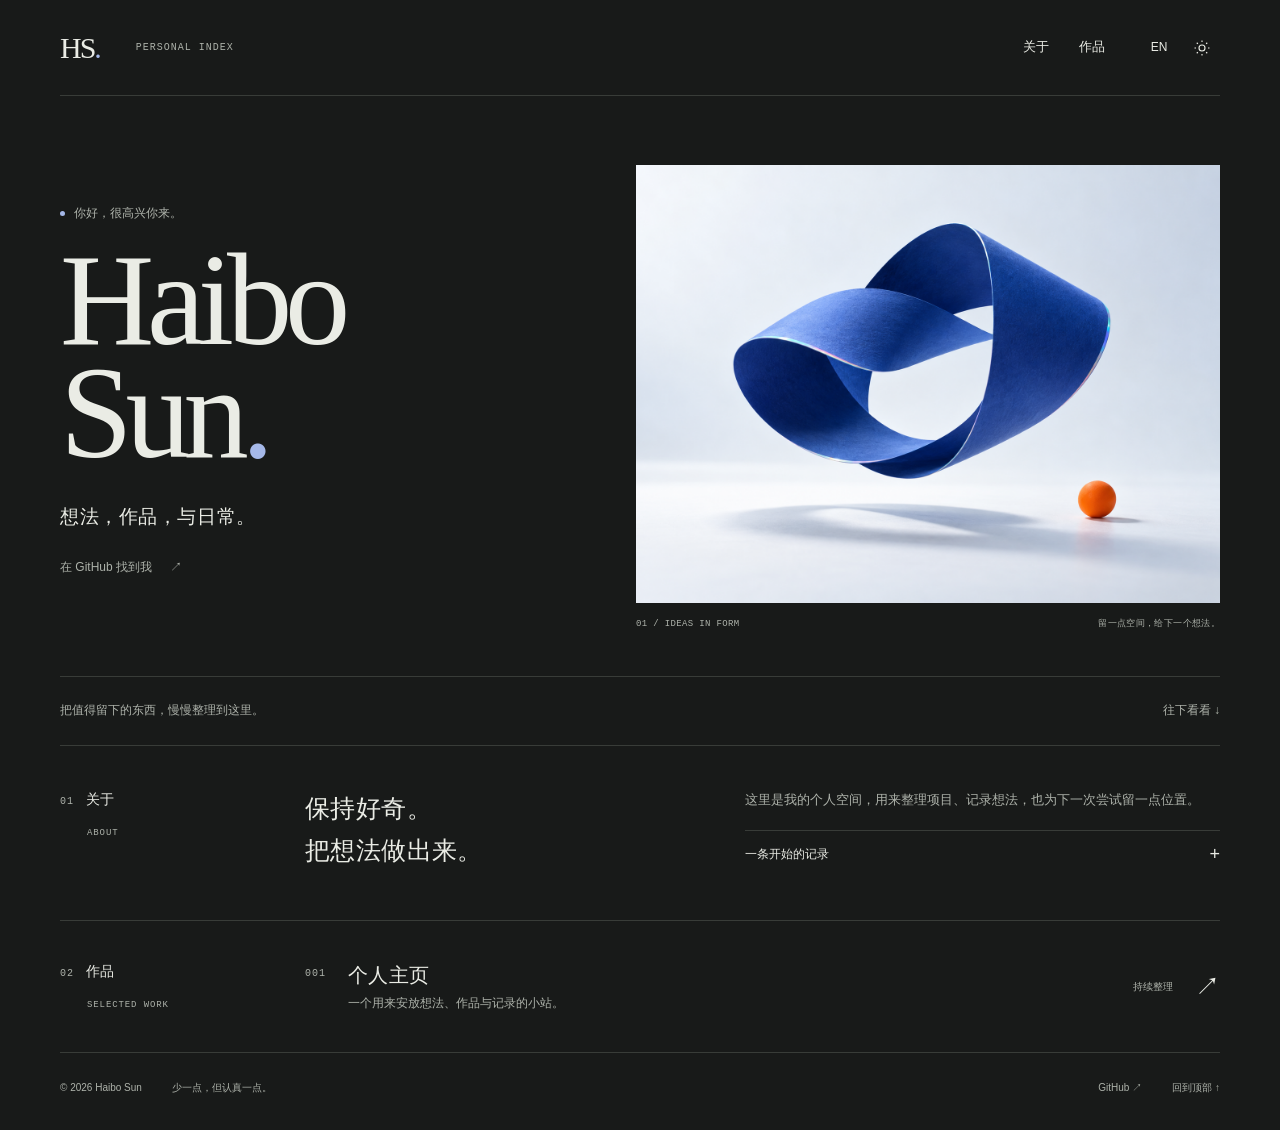
==== docs/index.html @ 4c8adebc "Create a refined bilingual personal homepage and synchronized publishing files" ====
<!doctype html>
<html lang="zh-CN" data-theme="dark">
<head>
<meta charset="utf-8">
<meta name="viewport" content="width=device-width, initial-scale=1">
<meta name="description" content="Haibo Sun 的个人主页。项目、想法，以及值得留下的日常。">
<meta name="theme-color" content="#181a19">
<title>Haibo Sun · 个人主页</title>
<link rel="icon" type="image/svg+xml" href="data:image/svg+xml,%3Csvg xmlns='http://www.w3.org/2000/svg' viewBox='0 0 64 64'%3E%3Crect width='64' height='64' rx='12' fill='%23181a19'/%3E%3Cpath d='M18 17v30h7V35h14v12h7V17h-7v11H25V17z' fill='%23ecece4'/%3E%3C/svg%3E">
<link rel="stylesheet" href="css/personal-home.css">
<script src="js/personal-home.js" defer></script>
</head>
<body>
<a class="skip-link" href="#main" data-i18n="skip">跳到正文</a>
<div class="page-shell">
<header class="site-header">
<a class="brand" href="#home" aria-label="Haibo Sun，回到首页">HS<span class="brand-dot" aria-hidden="true">.</span></a>
<span class="masthead">PERSONAL INDEX</span>
<nav class="main-nav" aria-label="主导航"><a href="#about" data-i18n="navAbout">关于</a><a href="#work" data-i18n="navWork">作品</a></nav>
<div class="header-controls">
<button class="language-toggle" type="button" aria-label="切换到英文" lang="en">EN</button>
<button class="theme-toggle" type="button" aria-label="切换到浅色模式" aria-pressed="true"><svg viewBox="0 0 24 24" width="18" height="18" fill="none" stroke="currentColor" stroke-width="1.5" aria-hidden="true"><circle cx="12" cy="12" r="4"/><path d="M12 2v2m0 16v2M2 12h2m16 0h2M5 5l1.5 1.5m11 11L19 19M5 19l1.5-1.5m11-11L19 5"/></svg></button>
</div>
</header>
<main id="main">
<section class="hero" id="home" aria-labelledby="hero-title">
<div class="hero-copy">
<p class="eyebrow"><span class="small-dot" aria-hidden="true"></span><span data-i18n="greeting">你好，很高兴你来。</span></p>
<h1 id="hero-title">Haibo<br>Sun<span class="name-dot">.</span></h1>
<p class="hero-description" data-i18n="heroDescription">想法，作品，与日常。</p>
<a class="text-link hero-link" href="https://github.com/Leoherbertsun" target="_blank" rel="noopener noreferrer"><span data-i18n="github">在 GitHub 找到我</span><span aria-hidden="true">↗</span></a>
</div>
<figure class="hero-art">
<div class="art-frame"><img src="img/personal-home-art.png" alt="浅色背景上的蓝色纸环和一颗橙色小球" width="1448" height="1086" fetchpriority="high"></div>
<figcaption><span>01 / IDEAS IN FORM</span><span data-i18n="artCaption">留一点空间，给下一个想法。</span></figcaption>
</figure>
<div class="hero-bottom"><span data-i18n="heroBottom">把值得留下的东西，慢慢整理到这里。</span><a href="#about" class="scroll-link" data-i18n="scroll">往下看看 ↓</a></div>
</section>
<section class="about section" id="about" aria-labelledby="about-title">
<div class="section-label"><span class="section-number">01</span><h2 id="about-title" data-i18n="aboutHeading">关于</h2><span class="section-english" lang="en">ABOUT</span></div>
<div class="about-content"><p class="about-lead" data-i18n="aboutLead">保持好奇。<br>把想法做出来。</p><div class="about-copy"><p data-i18n="aboutText">这里是我的个人空间，用来整理项目、记录想法，也为下一次尝试留一点位置。</p><details class="note"><summary><span data-i18n="noteTitle">一条开始的记录</span><span class="note-toggle" aria-hidden="true">+</span></summary><div class="note-body"><p data-i18n="noteText">先开始，再慢慢整理。不必一次填满这个地方，让它随着新的作品和经历一起生长。</p></div></details></div></div>
</section>
<section class="work section" id="work" aria-labelledby="work-title">
<div class="section-label"><span class="section-number">02</span><h2 id="work-title" data-i18n="workHeading">作品</h2><span class="section-english" lang="en">SELECTED WORK</span></div>
<a class="work-row" href="https://github.com/Leoherbertsun/leohibosun.github.io" target="_blank" rel="noopener noreferrer"><span class="work-index">001</span><div class="work-copy"><h3 data-i18n="projectTitle">个人主页</h3><p data-i18n="projectDescription">一个用来安放想法、作品与记录的小站。</p></div><span class="work-status" data-i18n="projectStatus">持续整理</span><span class="work-arrow" aria-hidden="true">↗</span></a>
</section>
</main>
<footer class="site-footer"><span>© 2026 Haibo Sun</span><span class="footer-note" data-i18n="footerNote">少一点，但认真一点。</span><a href="https://github.com/Leoherbertsun" target="_blank" rel="noopener noreferrer">GitHub ↗</a><a href="#home" data-i18n="backTop">回到顶部 ↑</a></footer>
</div>
</body>
</html>
---- docs/css/personal-home.css ----
:root{color-scheme:dark;--paper:#181a19;--ink:#eaece5;--muted:#adb2aa;--line:#383c38;--accent:#a5b8e8;--hover:#242824}
html[data-theme=light]{color-scheme:light;--paper:#f3f2eb;--ink:#20251f;--muted:#666d63;--line:#d3d6cd;--accent:#2948ab;--hover:#e8e9df}
*{box-sizing:border-box}html{scroll-behavior:smooth;scroll-padding-top:28px}body{margin:0;background:var(--paper);color:var(--ink);font-family:"Helvetica Neue",Arial,"PingFang SC","Microsoft YaHei",sans-serif;font-size:15px;line-height:1.7;-webkit-font-smoothing:antialiased}a{color:inherit;text-decoration:none}button{font:inherit}button,a,summary{-webkit-tap-highlight-color:transparent}::selection{background:#adc1ff;color:#172033}:focus-visible{outline:2px solid var(--accent);outline-offset:6px}.skip-link{position:fixed;top:-100px;left:20px;padding:10px 18px;background:var(--ink);color:var(--paper);z-index:10}.skip-link:focus{top:12px}.page-shell{width:min(1160px,calc(100% - 112px));margin:auto}.site-header{height:96px;display:flex;align-items:center;gap:36px;border-bottom:1px solid var(--line)}.brand{font-family:Georgia,"Times New Roman",serif;font-size:30px;line-height:1;font-weight:400;letter-spacing:-2px;padding:7px 0}.brand-dot{color:var(--accent)}.masthead,.section-english,.hero-art figcaption,.section-number,.work-index{font-family:"SFMono-Regular",Consolas,"Liberation Mono",monospace;font-size:10px;letter-spacing:.1em}.masthead{color:var(--muted)}.main-nav{display:flex;gap:30px;margin-left:auto;font-size:13px}.main-nav a{padding:10px 0}.main-nav a:hover,.text-link:hover,.site-footer a:hover,.scroll-link:hover{color:var(--accent)}.header-controls{display:flex;gap:7px;align-items:center}.header-controls button{display:grid;place-items:center;min-width:36px;height:36px;padding:0 8px;color:var(--ink);border:1px solid transparent;background:transparent;cursor:pointer;font-size:12px}.header-controls button:hover{background:var(--hover);border-color:var(--line)}.hero{display:grid;grid-template-columns:.94fr 1.06fr;gap:34px 58px;padding:54px 0 25px}.hero-copy{align-self:center}.eyebrow{display:flex;align-items:center;gap:9px;margin:0 0 20px;font-size:12px;color:var(--muted)}.small-dot{width:5px;height:5px;background:var(--accent);border-radius:50%}h1{font-family:Georgia,"Times New Roman",serif;font-weight:400;font-size:clamp(86px,10.2vw,146px);line-height:.87;letter-spacing:-.055em;margin:0 0 30px}.name-dot{color:var(--accent)}.hero-description{font-size:19px;letter-spacing:.03em;margin:0 0 20px}.text-link{display:inline-flex;align-items:center;gap:18px;font-size:12px;transition:color .2s}.hero-link{color:var(--muted)}.hero-art{min-width:0;align-self:center;margin:15px 0 0}.art-frame{width:100%;aspect-ratio:4/3;background:#e5eaf4;overflow:hidden}.hero-art img{display:block;width:100%;height:100%;object-fit:cover}.hero-art figcaption{display:flex;justify-content:space-between;gap:20px;padding-top:14px;color:var(--muted);font-size:9px;line-height:1.65;letter-spacing:.04em}.hero-art figcaption>span:last-child{text-align:right;font-family:inherit}.hero-bottom{grid-column:1/-1;display:flex;justify-content:space-between;gap:24px;border-top:1px solid var(--line);padding-top:23px;margin-top:10px;color:var(--muted);font-size:12px}.scroll-link{white-space:nowrap}.section{display:grid;grid-template-columns:200px 1fr;gap:45px;padding:42px 0;border-top:1px solid var(--line)}.section-label{display:flex;align-items:baseline;gap:12px;flex-wrap:wrap;align-content:flex-start}.section-number{color:var(--muted);font-size:10px}.section-label h2{margin:0;font-size:14px;font-weight:500}.section-english{color:var(--muted);font-size:9px;flex-basis:100%;padding-left:27px;margin-top:2px}.about-content{display:grid;grid-template-columns:1fr 1.2fr;gap:45px}.about-lead{font-size:25px;line-height:1.65;letter-spacing:.015em;margin:0}.about-copy{min-width:0;color:var(--muted);font-size:13px;line-height:1.9}.about-copy>p{margin:0 0 17px}.note{border-top:1px solid var(--line)}.note summary{list-style:none;display:flex;justify-content:space-between;gap:20px;align-items:center;cursor:pointer;padding:12px 0;color:var(--ink);font-size:12px}.note summary::-webkit-details-marker{display:none}.note summary:hover{color:var(--accent)}.note-toggle{font-size:18px;font-weight:300;line-height:1;transition:transform .2s}.note[open] .note-toggle{transform:rotate(45deg)}.note-body p{margin:0 0 8px;font-size:12px}.work{border-bottom:1px solid var(--line);padding-top:31px;padding-bottom:31px;align-items:center}.work-row{display:flex;align-items:center;gap:22px;min-width:0;padding:8px 0}.work-index{align-self:flex-start;color:var(--muted);padding-top:5px}.work-copy{flex:1;min-width:0}.work-copy h3{font-size:20px;font-weight:400;letter-spacing:.015em;line-height:1.5;margin:0 0 3px}.work-copy p{margin:0;color:var(--muted);font-size:12px}.work-status{color:var(--muted);font-size:10px;white-space:nowrap}.work-arrow{font-size:25px;font-weight:300;transition:transform .2s,color .2s}.work-row:hover .work-arrow{transform:translate(3px,-3px);color:var(--accent)}.work-row:hover h3{color:var(--accent)}.site-footer{display:flex;gap:30px;align-items:center;padding:26px 0 34px;color:var(--muted);font-size:10px}.footer-note{margin-right:auto}.site-footer a{white-space:nowrap;transition:color .2s}
@media(min-width:1500px){.hero{padding-top:65px;padding-bottom:32px;gap:45px 65px}}
@media(max-width:1000px){.page-shell{width:calc(100% - 64px)}.hero{gap:30px 35px}h1{font-size:clamp(82px,12vw,125px)}.section{grid-template-columns:145px 1fr;gap:30px}.about-content{gap:28px}.hero-art figcaption{flex-direction:column;gap:2px}.hero-art figcaption>span:last-child{text-align:left}.about-lead{font-size:23px}.work-row{gap:16px}}
@media(max-width:720px){.page-shell{width:calc(100% - 40px)}.site-header{height:76px;gap:18px}.masthead{display:none}.main-nav{gap:21px}.header-controls{gap:0}.hero{grid-template-columns:1fr;gap:30px;padding-top:39px}.hero-copy{position:relative}.eyebrow{margin-bottom:22px}h1{font-size:clamp(96px,21vw,138px);margin-bottom:25px}.hero-description{font-size:18px}.hero-art{margin:0}.art-frame{aspect-ratio:4/3}.hero-art figcaption{flex-direction:row;gap:14px;font-size:9px}.hero-art figcaption>span:last-child{text-align:right}.hero-bottom{gap:16px;margin-top:0;font-size:11px;padding-top:20px}.section{grid-template-columns:1fr;gap:21px;padding:30px 0}.section-label{gap:11px;align-items:center}.section-english{flex-basis:auto;margin:0 0 0 auto;padding:0}.about-content{grid-template-columns:1fr 1.3fr;gap:24px}.about-lead{font-size:22px}.about-copy{font-size:12px}.work-row{gap:16px;padding:0}.work-index{font-size:9px}.work-copy h3{font-size:19px}.work-status{font-size:9px}.site-footer{flex-wrap:wrap;gap:13px 24px;padding:22px 0 28px}.footer-note{display:none}.site-footer>a:first-of-type{margin-left:auto}}
@media(max-width:430px){.page-shell{width:calc(100% - 36px)}.site-header{gap:12px}.main-nav{gap:17px;font-size:12px}.brand{font-size:28px}.header-controls button{min-width:34px}.hero{gap:27px}.hero-art figcaption{font-size:8px;gap:10px}.hero-bottom>span{max-width:220px}.scroll-link{align-self:flex-end}.about-content{grid-template-columns:1fr;gap:15px}.about-lead{font-size:23px}.about-lead br{display:none}.about-lead br::after{content:" "}.about-copy{font-size:13px}.work-row{flex-wrap:wrap;gap:10px 16px}.work-copy{flex-basis:calc(100% - 66px)}.work-arrow{margin-left:auto}.work-status{padding-left:35px}.site-footer{font-size:9px;gap:12px 15px}}
@media(prefers-reduced-motion:reduce){html{scroll-behavior:auto}*,*::before,*::after{transition:none!important}}
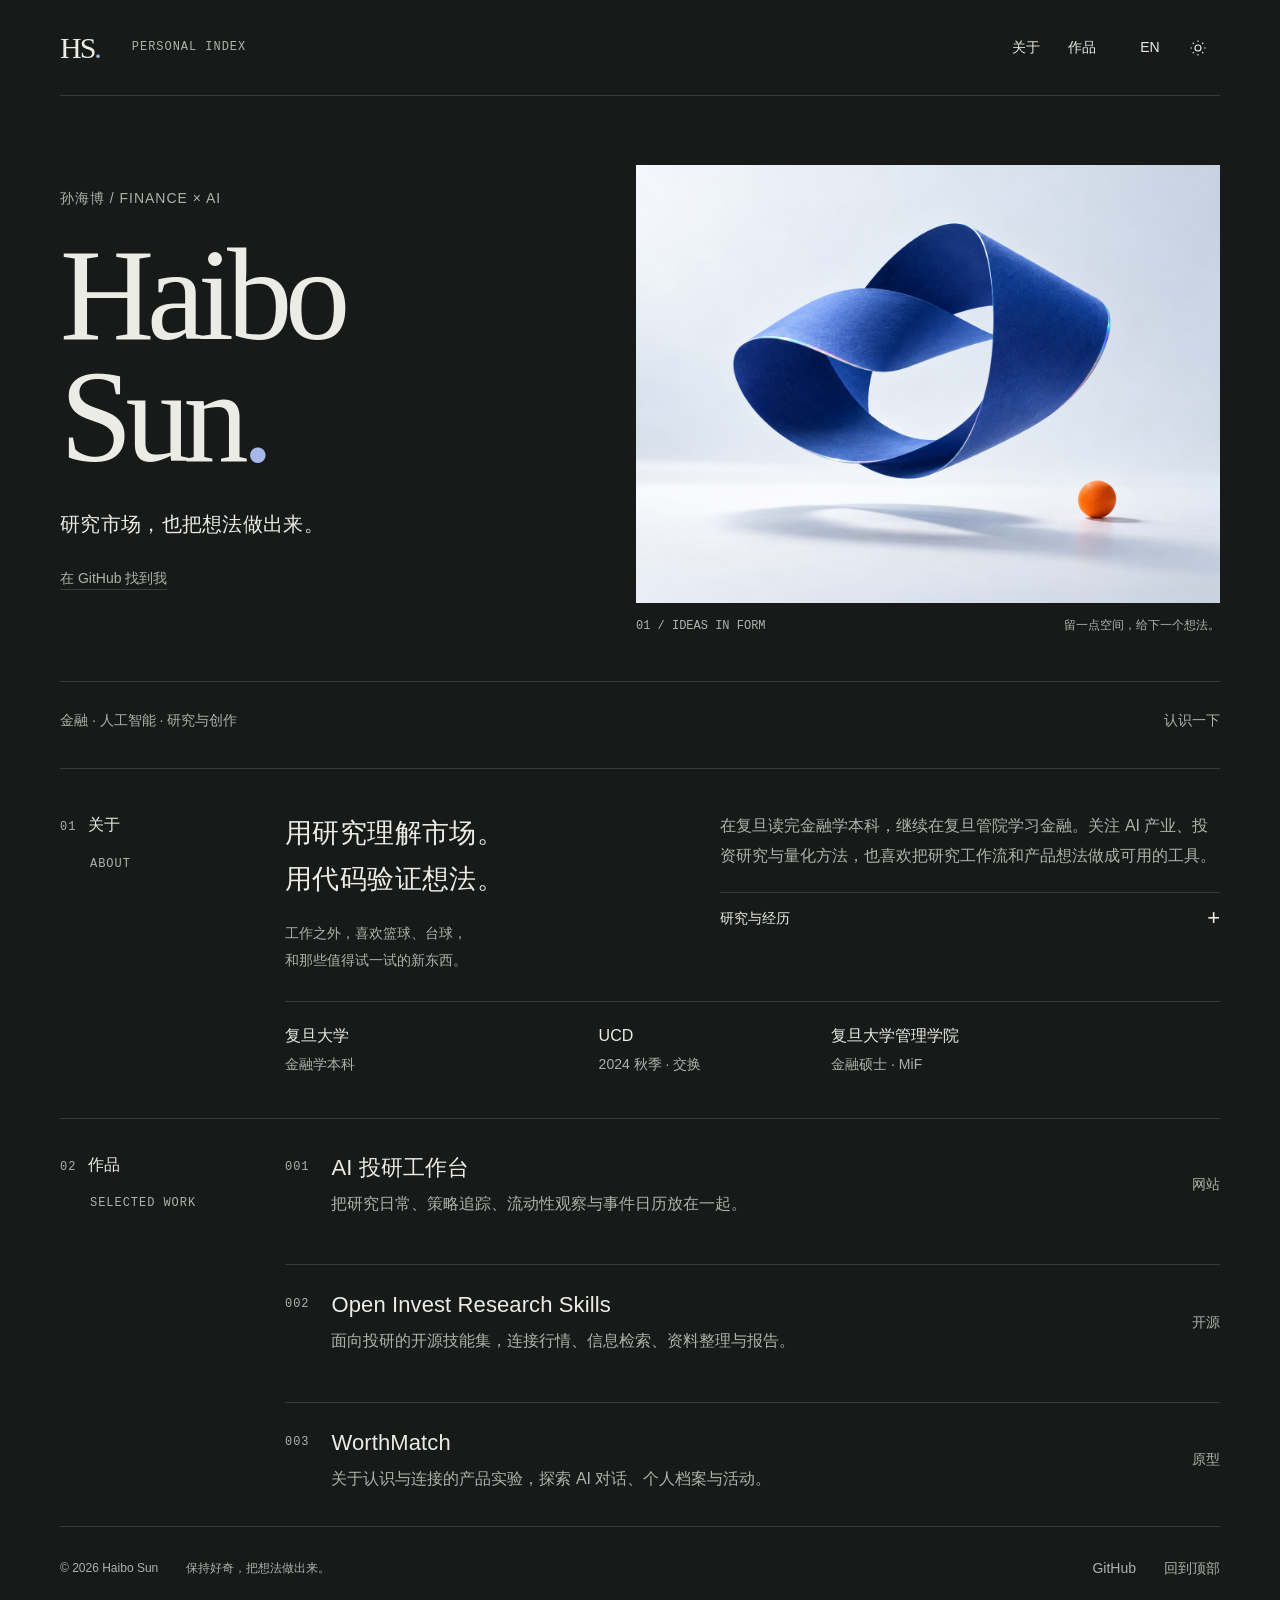
==== commit 2e3bec72: "Complete bilingual homepage with sourced education, research and projects" ====
--- a/docs/index.html
+++ b/docs/index.html
@@ -3,9 +3,9 @@
 <head>
 <meta charset="utf-8">
 <meta name="viewport" content="width=device-width, initial-scale=1">
-<meta name="description" content="Haibo Sun 的个人主页。项目、想法，以及值得留下的日常。">
+<meta name="description" content="孙海博 Haibo Sun 的个人主页。金融与 AI、投资研究，以及把想法做出来的实践。">
 <meta name="theme-color" content="#181a19">
-<title>Haibo Sun · 个人主页</title>
+<title>孙海博 Haibo Sun · 个人主页</title>
 <link rel="icon" type="image/svg+xml" href="data:image/svg+xml,%3Csvg xmlns='http://www.w3.org/2000/svg' viewBox='0 0 64 64'%3E%3Crect width='64' height='64' rx='12' fill='%23181a19'/%3E%3Cpath d='M18 17v30h7V35h14v12h7V17h-7v11H25V17z' fill='%23ecece4'/%3E%3C/svg%3E">
 <link rel="stylesheet" href="css/personal-home.css">
 <script src="js/personal-home.js" defer></script>
@@ -14,7 +14,7 @@
 <a class="skip-link" href="#main" data-i18n="skip">跳到正文</a>
 <div class="page-shell">
 <header class="site-header">
-<a class="brand" href="#home" aria-label="Haibo Sun，回到首页">HS<span class="brand-dot" aria-hidden="true">.</span></a>
+<a class="brand" href="#home" aria-label="孙海博，回到首页">HS<span class="brand-dot" aria-hidden="true">.</span></a>
 <span class="masthead">PERSONAL INDEX</span>
 <nav class="main-nav" aria-label="主导航"><a href="#about" data-i18n="navAbout">关于</a><a href="#work" data-i18n="navWork">作品</a></nav>
 <div class="header-controls">
@@ -25,27 +25,35 @@
 <main id="main">
 <section class="hero" id="home" aria-labelledby="hero-title">
 <div class="hero-copy">
-<p class="eyebrow"><span class="small-dot" aria-hidden="true"></span><span data-i18n="greeting">你好，很高兴你来。</span></p>
+<p class="eyebrow" data-i18n="greeting">孙海博 / FINANCE × AI</p>
 <h1 id="hero-title">Haibo<br>Sun<span class="name-dot">.</span></h1>
-<p class="hero-description" data-i18n="heroDescription">想法，作品，与日常。</p>
-<a class="text-link hero-link" href="https://github.com/Leoherbertsun" target="_blank" rel="noopener noreferrer"><span data-i18n="github">在 GitHub 找到我</span><span aria-hidden="true">↗</span></a>
+<p class="hero-description" data-i18n="heroDescription">研究市场，也把想法做出来。</p>
+<a class="text-link hero-link" href="https://github.com/Leoherbertsun" target="_blank" rel="noopener noreferrer" data-i18n="github">在 GitHub 找到我</a>
 </div>
 <figure class="hero-art">
 <div class="art-frame"><img src="img/personal-home-art.png" alt="浅色背景上的蓝色纸环和一颗橙色小球" width="1448" height="1086" fetchpriority="high"></div>
 <figcaption><span>01 / IDEAS IN FORM</span><span data-i18n="artCaption">留一点空间，给下一个想法。</span></figcaption>
 </figure>
-<div class="hero-bottom"><span data-i18n="heroBottom">把值得留下的东西，慢慢整理到这里。</span><a href="#about" class="scroll-link" data-i18n="scroll">往下看看 ↓</a></div>
+<div class="hero-bottom"><span data-i18n="heroBottom">金融 · 人工智能 · 研究与创作</span><a href="#about" class="scroll-link" data-i18n="scroll">认识一下</a></div>
 </section>
 <section class="about section" id="about" aria-labelledby="about-title">
 <div class="section-label"><span class="section-number">01</span><h2 id="about-title" data-i18n="aboutHeading">关于</h2><span class="section-english" lang="en">ABOUT</span></div>
-<div class="about-content"><p class="about-lead" data-i18n="aboutLead">保持好奇。<br>把想法做出来。</p><div class="about-copy"><p data-i18n="aboutText">这里是我的个人空间，用来整理项目、记录想法，也为下一次尝试留一点位置。</p><details class="note"><summary><span data-i18n="noteTitle">一条开始的记录</span><span class="note-toggle" aria-hidden="true">+</span></summary><div class="note-body"><p data-i18n="noteText">先开始，再慢慢整理。不必一次填满这个地方，让它随着新的作品和经历一起生长。</p></div></details></div></div>
+<div class="about-content">
+<div class="about-intro"><p class="about-lead" data-i18n="aboutLead">用研究理解市场。<br>用代码验证想法。</p><p class="personal-note" data-i18n="personalNote">工作之外，喜欢篮球、台球，<br>和那些值得试一试的新东西。</p></div>
+<div class="about-copy"><p data-i18n="aboutText">在复旦读完金融学本科，继续在复旦管院学习金融。关注 AI 产业、投资研究与量化方法，也喜欢把研究工作流和产品想法做成可用的工具。</p><details class="note"><summary><span data-i18n="noteTitle">研究与经历</span><span class="note-toggle" aria-hidden="true">+</span></summary><div class="note-body"><p data-i18n="researchText">本科论文 SparseLeadLag：基于稀疏注意力机制，研究创业板日内领涨效应与交易策略，获评优秀毕业论文。</p><p data-i18n="experienceText">实践涉及 AI 算力研究、并购项目、指数与债券 ETF、权益量化及产品绩效归因。</p><ul><li data-i18n="modelingAward">2024 · 全国大学生数学建模竞赛国家二等奖，队长</li><li data-i18n="cqf">2025 · CQF，量化金融专业学习</li></ul></div></details></div>
+<ol class="education-path" aria-label="学习经历"><li><span class="education-place" data-i18n="educationOne">复旦大学</span><span class="education-detail" data-i18n="educationOneDetail">金融学本科</span></li><li><span class="education-place">UCD</span><span class="education-detail" data-i18n="educationTwoDetail">2024 秋季 · 交换</span></li><li><span class="education-place" data-i18n="educationThree">复旦大学管理学院</span><span class="education-detail" data-i18n="educationThreeDetail">金融硕士 · MiF</span></li></ol>
+</div>
 </section>
 <section class="work section" id="work" aria-labelledby="work-title">
 <div class="section-label"><span class="section-number">02</span><h2 id="work-title" data-i18n="workHeading">作品</h2><span class="section-english" lang="en">SELECTED WORK</span></div>
-<a class="work-row" href="https://github.com/Leoherbertsun/leohibosun.github.io" target="_blank" rel="noopener noreferrer"><span class="work-index">001</span><div class="work-copy"><h3 data-i18n="projectTitle">个人主页</h3><p data-i18n="projectDescription">一个用来安放想法、作品与记录的小站。</p></div><span class="work-status" data-i18n="projectStatus">持续整理</span><span class="work-arrow" aria-hidden="true">↗</span></a>
+<div class="work-list">
+<a class="work-row" href="https://board.mindport.chat" target="_blank" rel="noopener noreferrer"><span class="work-index">001</span><div class="work-copy"><h3 data-i18n="boardTitle">AI 投研工作台</h3><p data-i18n="boardDescription">把研究日常、策略追踪、流动性观察与事件日历放在一起。</p></div><span class="work-type" data-i18n="website">网站</span></a>
+<a class="work-row" href="https://github.com/Leoherbertsun/open-invest-research-skills" target="_blank" rel="noopener noreferrer"><span class="work-index">002</span><div class="work-copy"><h3>Open Invest Research Skills</h3><p data-i18n="skillsDescription">面向投研的开源技能集，连接行情、信息检索、资料整理与报告。</p></div><span class="work-type" data-i18n="openSource">开源</span></a>
+<a class="work-row" href="https://github.com/Leoherbertsun/worthmatch-ai-companion-web" target="_blank" rel="noopener noreferrer"><span class="work-index">003</span><div class="work-copy"><h3>WorthMatch</h3><p data-i18n="worthmatchDescription">关于认识与连接的产品实验，探索 AI 对话、个人档案与活动。</p></div><span class="work-type" data-i18n="prototype">原型</span></a>
+</div>
 </section>
 </main>
-<footer class="site-footer"><span>© 2026 Haibo Sun</span><span class="footer-note" data-i18n="footerNote">少一点，但认真一点。</span><a href="https://github.com/Leoherbertsun" target="_blank" rel="noopener noreferrer">GitHub ↗</a><a href="#home" data-i18n="backTop">回到顶部 ↑</a></footer>
+<footer class="site-footer"><span>© 2026 Haibo Sun</span><span class="footer-note" data-i18n="footerNote">保持好奇，把想法做出来。</span><a href="https://github.com/Leoherbertsun" target="_blank" rel="noopener noreferrer">GitHub</a><a href="#home" data-i18n="backTop">回到顶部</a></footer>
 </div>
 </body>
 </html>
--- a/docs/css/personal-home.css
+++ b/docs/css/personal-home.css
@@ -1,8 +1,9 @@
 :root{color-scheme:dark;--paper:#181a19;--ink:#eaece5;--muted:#adb2aa;--line:#383c38;--accent:#a5b8e8;--hover:#242824}
-html[data-theme=light]{color-scheme:light;--paper:#f3f2eb;--ink:#20251f;--muted:#666d63;--line:#d3d6cd;--accent:#2948ab;--hover:#e8e9df}
-*{box-sizing:border-box}html{scroll-behavior:smooth;scroll-padding-top:28px}body{margin:0;background:var(--paper);color:var(--ink);font-family:"Helvetica Neue",Arial,"PingFang SC","Microsoft YaHei",sans-serif;font-size:15px;line-height:1.7;-webkit-font-smoothing:antialiased}a{color:inherit;text-decoration:none}button{font:inherit}button,a,summary{-webkit-tap-highlight-color:transparent}::selection{background:#adc1ff;color:#172033}:focus-visible{outline:2px solid var(--accent);outline-offset:6px}.skip-link{position:fixed;top:-100px;left:20px;padding:10px 18px;background:var(--ink);color:var(--paper);z-index:10}.skip-link:focus{top:12px}.page-shell{width:min(1160px,calc(100% - 112px));margin:auto}.site-header{height:96px;display:flex;align-items:center;gap:36px;border-bottom:1px solid var(--line)}.brand{font-family:Georgia,"Times New Roman",serif;font-size:30px;line-height:1;font-weight:400;letter-spacing:-2px;padding:7px 0}.brand-dot{color:var(--accent)}.masthead,.section-english,.hero-art figcaption,.section-number,.work-index{font-family:"SFMono-Regular",Consolas,"Liberation Mono",monospace;font-size:10px;letter-spacing:.1em}.masthead{color:var(--muted)}.main-nav{display:flex;gap:30px;margin-left:auto;font-size:13px}.main-nav a{padding:10px 0}.main-nav a:hover,.text-link:hover,.site-footer a:hover,.scroll-link:hover{color:var(--accent)}.header-controls{display:flex;gap:7px;align-items:center}.header-controls button{display:grid;place-items:center;min-width:36px;height:36px;padding:0 8px;color:var(--ink);border:1px solid transparent;background:transparent;cursor:pointer;font-size:12px}.header-controls button:hover{background:var(--hover);border-color:var(--line)}.hero{display:grid;grid-template-columns:.94fr 1.06fr;gap:34px 58px;padding:54px 0 25px}.hero-copy{align-self:center}.eyebrow{display:flex;align-items:center;gap:9px;margin:0 0 20px;font-size:12px;color:var(--muted)}.small-dot{width:5px;height:5px;background:var(--accent);border-radius:50%}h1{font-family:Georgia,"Times New Roman",serif;font-weight:400;font-size:clamp(86px,10.2vw,146px);line-height:.87;letter-spacing:-.055em;margin:0 0 30px}.name-dot{color:var(--accent)}.hero-description{font-size:19px;letter-spacing:.03em;margin:0 0 20px}.text-link{display:inline-flex;align-items:center;gap:18px;font-size:12px;transition:color .2s}.hero-link{color:var(--muted)}.hero-art{min-width:0;align-self:center;margin:15px 0 0}.art-frame{width:100%;aspect-ratio:4/3;background:#e5eaf4;overflow:hidden}.hero-art img{display:block;width:100%;height:100%;object-fit:cover}.hero-art figcaption{display:flex;justify-content:space-between;gap:20px;padding-top:14px;color:var(--muted);font-size:9px;line-height:1.65;letter-spacing:.04em}.hero-art figcaption>span:last-child{text-align:right;font-family:inherit}.hero-bottom{grid-column:1/-1;display:flex;justify-content:space-between;gap:24px;border-top:1px solid var(--line);padding-top:23px;margin-top:10px;color:var(--muted);font-size:12px}.scroll-link{white-space:nowrap}.section{display:grid;grid-template-columns:200px 1fr;gap:45px;padding:42px 0;border-top:1px solid var(--line)}.section-label{display:flex;align-items:baseline;gap:12px;flex-wrap:wrap;align-content:flex-start}.section-number{color:var(--muted);font-size:10px}.section-label h2{margin:0;font-size:14px;font-weight:500}.section-english{color:var(--muted);font-size:9px;flex-basis:100%;padding-left:27px;margin-top:2px}.about-content{display:grid;grid-template-columns:1fr 1.2fr;gap:45px}.about-lead{font-size:25px;line-height:1.65;letter-spacing:.015em;margin:0}.about-copy{min-width:0;color:var(--muted);font-size:13px;line-height:1.9}.about-copy>p{margin:0 0 17px}.note{border-top:1px solid var(--line)}.note summary{list-style:none;display:flex;justify-content:space-between;gap:20px;align-items:center;cursor:pointer;padding:12px 0;color:var(--ink);font-size:12px}.note summary::-webkit-details-marker{display:none}.note summary:hover{color:var(--accent)}.note-toggle{font-size:18px;font-weight:300;line-height:1;transition:transform .2s}.note[open] .note-toggle{transform:rotate(45deg)}.note-body p{margin:0 0 8px;font-size:12px}.work{border-bottom:1px solid var(--line);padding-top:31px;padding-bottom:31px;align-items:center}.work-row{display:flex;align-items:center;gap:22px;min-width:0;padding:8px 0}.work-index{align-self:flex-start;color:var(--muted);padding-top:5px}.work-copy{flex:1;min-width:0}.work-copy h3{font-size:20px;font-weight:400;letter-spacing:.015em;line-height:1.5;margin:0 0 3px}.work-copy p{margin:0;color:var(--muted);font-size:12px}.work-status{color:var(--muted);font-size:10px;white-space:nowrap}.work-arrow{font-size:25px;font-weight:300;transition:transform .2s,color .2s}.work-row:hover .work-arrow{transform:translate(3px,-3px);color:var(--accent)}.work-row:hover h3{color:var(--accent)}.site-footer{display:flex;gap:30px;align-items:center;padding:26px 0 34px;color:var(--muted);font-size:10px}.footer-note{margin-right:auto}.site-footer a{white-space:nowrap;transition:color .2s}
+html[data-theme=light]{color-scheme:light;--paper:#f3f2eb;--ink:#20251f;--muted:#62695f;--line:#d3d6cd;--accent:#2948ab;--hover:#e8e9df}
+*{box-sizing:border-box}html{scroll-behavior:smooth;scroll-padding-top:28px}body{margin:0;background:var(--paper);color:var(--ink);font-family:"Helvetica Neue",Arial,"PingFang SC","Microsoft YaHei",sans-serif;font-size:1rem;line-height:1.8;-webkit-font-smoothing:antialiased}a{color:inherit;text-decoration:none}button{font:inherit}button,a,summary{-webkit-tap-highlight-color:transparent}::selection{background:#adc1ff;color:#172033}:focus-visible{outline:2px solid var(--accent);outline-offset:6px}.skip-link{position:fixed;top:-100px;left:20px;padding:10px 18px;background:var(--ink);color:var(--paper);z-index:10}.skip-link:focus{top:12px}.page-shell{width:min(1160px,calc(100% - 112px));margin:auto}.site-header{min-height:96px;display:flex;flex-wrap:wrap;align-items:center;gap:32px;border-bottom:1px solid var(--line)}.brand{font-family:Georgia,"Times New Roman",serif;font-size:1.875rem;line-height:1;font-weight:400;letter-spacing:-2px;padding:10px 0}.brand-dot{color:var(--accent)}.masthead,.section-english,.hero-art figcaption,.section-number,.work-index{font-family:"SFMono-Regular",Consolas,"Liberation Mono",monospace;font-size:0.75rem;letter-spacing:.08em}.masthead{color:var(--muted)}.main-nav{display:flex;gap:28px;margin-left:auto;font-size:0.875rem}.main-nav a{display:flex;align-items:center;min-height:44px;padding:7px 0}.main-nav a:hover,.text-link:hover,.site-footer a:hover,.scroll-link:hover{color:var(--accent)}.header-controls{display:flex;gap:4px;align-items:center}.header-controls button{display:grid;place-items:center;min-width:44px;min-height:44px;padding:0 8px;color:var(--ink);border:1px solid transparent;background:transparent;cursor:pointer;font-size:0.875rem}.header-controls button:hover{background:var(--hover);border-color:var(--line)}.hero{display:grid;grid-template-columns:.94fr 1.06fr;gap:34px 58px;padding:54px 0 25px}.hero-copy{align-self:center;min-width:0}.eyebrow{margin:0 0 24px;font-size:0.875rem;color:var(--muted);letter-spacing:.07em}h1{font-family:Georgia,"Times New Roman",serif;font-weight:400;font-size:clamp(86px,10.2vw,146px);line-height:.93;letter-spacing:-.055em;margin:0 0 30px}.name-dot{color:var(--accent)}.hero-description{font-size:1.25rem;line-height:1.65;letter-spacing:.015em;margin:0 0 16px}.text-link{display:inline-flex;align-items:center;min-height:44px;font-size:0.875rem;transition:color .2s}.hero-link{color:var(--muted);text-decoration:underline;text-underline-offset:6px;text-decoration-color:var(--line)}.hero-art{min-width:0;align-self:center;margin:15px 0 0}.art-frame{width:100%;aspect-ratio:4/3;background:#e5eaf4;overflow:hidden}.hero-art img{display:block;width:100%;height:100%;object-fit:cover}.hero-art figcaption{display:flex;justify-content:space-between;gap:16px;padding-top:14px;color:var(--muted);font-size:0.75rem;line-height:1.65;letter-spacing:0}.hero-art figcaption>span:last-child{text-align:right;font-family:inherit}.hero-bottom{grid-column:1/-1;display:flex;justify-content:space-between;align-items:center;gap:24px;border-top:1px solid var(--line);padding-top:17px;margin-top:10px;color:var(--muted);font-size:0.875rem}.scroll-link{display:flex;align-items:center;min-height:44px;white-space:nowrap}.section{display:grid;grid-template-columns:180px minmax(0,1fr);gap:45px;padding:42px 0;border-top:1px solid var(--line)}.section-label{display:flex;align-items:baseline;gap:12px;flex-wrap:wrap;align-content:flex-start}.section-number{color:var(--muted)}.section-label h2{margin:0;font-size:1rem;font-weight:500}.section-english{color:var(--muted);flex-basis:100%;padding-left:30px;margin-top:2px}.about-content{display:grid;grid-template-columns:minmax(0,.95fr) minmax(0,1.2fr);gap:28px 40px}.about-lead{font-size:clamp(23px,2.1vw,28px);line-height:1.7;letter-spacing:.015em;margin:0}.personal-note{color:var(--muted);font-size:0.875rem;line-height:1.9;margin:18px 0 0}.about-copy{min-width:0;color:var(--muted);font-size:1rem;line-height:1.9}.about-copy>p{margin:0 0 20px}.note{border-top:1px solid var(--line)}.note summary{list-style:none;display:flex;justify-content:space-between;gap:20px;align-items:center;cursor:pointer;min-height:48px;padding:12px 0;color:var(--ink);font-size:0.875rem}.note summary::-webkit-details-marker{display:none}.note summary:hover{color:var(--accent)}.note-toggle{font-size:1.375rem;font-weight:300;line-height:1;transition:transform .2s}.note[open] .note-toggle{transform:rotate(45deg)}.note-body{padding-bottom:10px}.note-body p{margin:0 0 12px;font-size:1rem}.note-body ul{margin:14px 0 0;padding-left:20px;font-size:0.875rem}.note-body li+li{margin-top:8px}.education-path{grid-column:1/-1;display:grid;grid-template-columns:.9fr .65fr 1.2fr;gap:22px;list-style:none;margin:0;padding:22px 0 0;border-top:1px solid var(--line)}.education-path li{display:flex;flex-direction:column;gap:4px;min-width:0}.education-place{font-size:1rem;line-height:1.55}.education-detail{font-size:0.875rem;color:var(--muted);line-height:1.6}.work{border-bottom:1px solid var(--line);padding-top:32px;padding-bottom:32px}.work-list{min-width:0}.work-row{display:flex;align-items:center;gap:22px;min-width:0;padding:23px 0}.work-row:first-child{padding-top:0}.work-row:last-child{padding-bottom:0}.work-row+.work-row{border-top:1px solid var(--line);margin-top:23px}.work-index{align-self:flex-start;color:var(--muted);padding-top:6px}.work-copy{flex:1;min-width:0}.work-copy h3{font-size:1.375rem;font-weight:400;letter-spacing:.005em;line-height:1.5;margin:0 0 6px;overflow-wrap:anywhere}.work-copy p{margin:0;color:var(--muted);font-size:1rem;line-height:1.8}.work-type{color:var(--muted);font-size:0.875rem;white-space:nowrap}.work-row:hover h3{color:var(--accent)}.site-footer{display:flex;gap:28px;align-items:center;padding:20px 0 28px;color:var(--muted);font-size:0.75rem}.footer-note{margin-right:auto}.site-footer a{display:flex;align-items:center;min-height:44px;font-size:0.875rem;white-space:nowrap;transition:color .2s}
 @media(min-width:1500px){.hero{padding-top:65px;padding-bottom:32px;gap:45px 65px}}
-@media(max-width:1000px){.page-shell{width:calc(100% - 64px)}.hero{gap:30px 35px}h1{font-size:clamp(82px,12vw,125px)}.section{grid-template-columns:145px 1fr;gap:30px}.about-content{gap:28px}.hero-art figcaption{flex-direction:column;gap:2px}.hero-art figcaption>span:last-child{text-align:left}.about-lead{font-size:23px}.work-row{gap:16px}}
-@media(max-width:720px){.page-shell{width:calc(100% - 40px)}.site-header{height:76px;gap:18px}.masthead{display:none}.main-nav{gap:21px}.header-controls{gap:0}.hero{grid-template-columns:1fr;gap:30px;padding-top:39px}.hero-copy{position:relative}.eyebrow{margin-bottom:22px}h1{font-size:clamp(96px,21vw,138px);margin-bottom:25px}.hero-description{font-size:18px}.hero-art{margin:0}.art-frame{aspect-ratio:4/3}.hero-art figcaption{flex-direction:row;gap:14px;font-size:9px}.hero-art figcaption>span:last-child{text-align:right}.hero-bottom{gap:16px;margin-top:0;font-size:11px;padding-top:20px}.section{grid-template-columns:1fr;gap:21px;padding:30px 0}.section-label{gap:11px;align-items:center}.section-english{flex-basis:auto;margin:0 0 0 auto;padding:0}.about-content{grid-template-columns:1fr 1.3fr;gap:24px}.about-lead{font-size:22px}.about-copy{font-size:12px}.work-row{gap:16px;padding:0}.work-index{font-size:9px}.work-copy h3{font-size:19px}.work-status{font-size:9px}.site-footer{flex-wrap:wrap;gap:13px 24px;padding:22px 0 28px}.footer-note{display:none}.site-footer>a:first-of-type{margin-left:auto}}
-@media(max-width:430px){.page-shell{width:calc(100% - 36px)}.site-header{gap:12px}.main-nav{gap:17px;font-size:12px}.brand{font-size:28px}.header-controls button{min-width:34px}.hero{gap:27px}.hero-art figcaption{font-size:8px;gap:10px}.hero-bottom>span{max-width:220px}.scroll-link{align-self:flex-end}.about-content{grid-template-columns:1fr;gap:15px}.about-lead{font-size:23px}.about-lead br{display:none}.about-lead br::after{content:" "}.about-copy{font-size:13px}.work-row{flex-wrap:wrap;gap:10px 16px}.work-copy{flex-basis:calc(100% - 66px)}.work-arrow{margin-left:auto}.work-status{padding-left:35px}.site-footer{font-size:9px;gap:12px 15px}}
+@media(max-width:1000px){.page-shell{width:calc(100% - 64px)}.masthead{display:none}.hero{gap:30px 35px}h1{font-size:clamp(82px,12vw,125px)}.section{grid-template-columns:130px minmax(0,1fr);gap:28px}.about-content{gap:25px}.hero-art figcaption{flex-direction:column;gap:3px}.hero-art figcaption>span:last-child{text-align:left}.about-lead{font-size:1.438rem}.work-row{gap:16px}.education-path{gap:16px}.footer-note{font-size:0.75rem}}
+@media(max-width:720px){.page-shell{width:calc(100% - 40px)}.site-header{min-height:76px;gap:18px}.main-nav{gap:21px}.header-controls{gap:0}.hero{grid-template-columns:1fr;gap:30px;padding-top:39px}.eyebrow{margin-bottom:22px}h1{font-size:clamp(96px,21vw,138px);margin-bottom:25px}.hero-description{font-size:1.25rem}.hero-art{margin:0}.hero-art figcaption{flex-direction:row;gap:14px}.hero-art figcaption>span:last-child{text-align:right}.hero-bottom{gap:16px;margin-top:0;padding-top:14px}.section{grid-template-columns:1fr;gap:24px;padding:32px 0}.section-label{gap:11px;align-items:center}.section-english{flex-basis:auto;margin:0 0 0 auto;padding:0}.about-content{grid-template-columns:1fr 1.3fr;gap:24px}.about-lead{font-size:1.438rem}.work-copy h3{font-size:1.312rem}.work-row{gap:16px}.site-footer{flex-wrap:wrap;gap:10px 24px}.footer-note{display:none}.site-footer>a:first-of-type{margin-left:auto}}
+@media(max-width:500px){.page-shell{width:calc(100% - 36px)}.site-header{gap:12px}.main-nav{gap:16px}.brand{font-size:1.75rem}.hero{gap:27px}.hero-art figcaption{flex-direction:column;gap:3px}.hero-art figcaption>span:last-child{text-align:left}.hero-bottom>span{max-width:220px}.about-content{grid-template-columns:1fr;gap:20px}.about-lead{font-size:1.562rem}.personal-note{margin-top:12px}.education-path{grid-template-columns:1fr;gap:18px;padding-top:22px}.education-path li{flex-direction:row;justify-content:space-between;gap:16px;align-items:baseline}.education-place{font-size:0.875rem}.education-detail{font-size:0.875rem;text-align:right}.work-row{flex-wrap:wrap;gap:10px 14px}.work-index{font-size:0.75rem}.work-copy{flex-basis:calc(100% - 48px)}.work-type{margin-left:36px;font-size:0.875rem}.work-copy h3{font-size:1.25rem}.site-footer{gap:10px 15px}}
+@media(max-width:350px){.main-nav{gap:10px}.site-header{gap:8px}.header-controls button{min-width:42px}.education-path li{flex-direction:column;gap:2px}.education-detail{text-align:left}.hero-bottom{align-items:flex-start}.hero-bottom>span{max-width:155px}.hero-bottom .scroll-link{min-height:0}}
 @media(prefers-reduced-motion:reduce){html{scroll-behavior:auto}*,*::before,*::after{transition:none!important}}
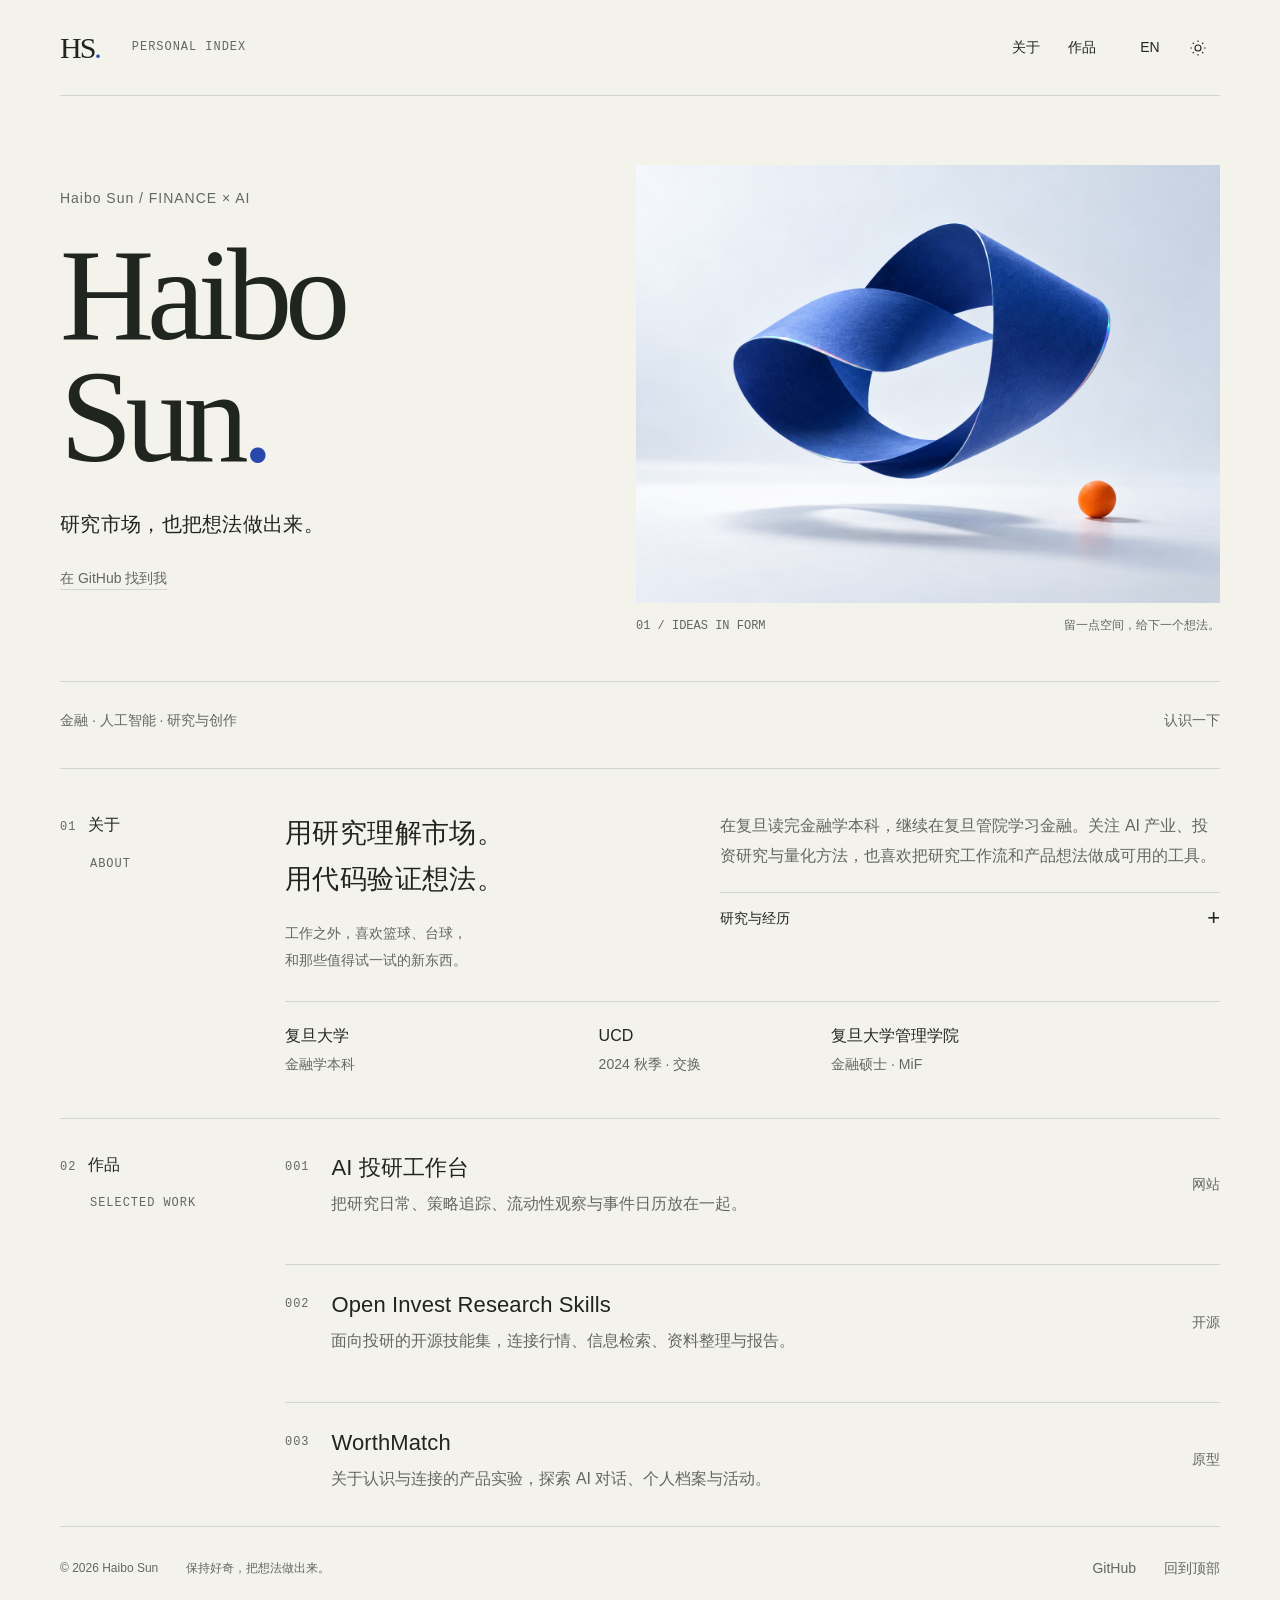
==== commit a8eaa054: "Keep the public name in English and default to light" ====
--- a/docs/index.html
+++ b/docs/index.html
@@ -1,11 +1,11 @@
 <!doctype html>
-<html lang="zh-CN" data-theme="dark">
+<html lang="zh-CN" data-theme="light">
 <head>
 <meta charset="utf-8">
 <meta name="viewport" content="width=device-width, initial-scale=1">
-<meta name="description" content="孙海博 Haibo Sun 的个人主页。金融与 AI、投资研究，以及把想法做出来的实践。">
-<meta name="theme-color" content="#181a19">
-<title>孙海博 Haibo Sun · 个人主页</title>
+<meta name="description" content="Haibo Sun 的个人主页。金融与 AI、投资研究，以及把想法做出来的实践。">
+<meta name="theme-color" content="#f3f2eb">
+<title>Haibo Sun · 个人主页</title>
 <link rel="icon" type="image/svg+xml" href="data:image/svg+xml,%3Csvg xmlns='http://www.w3.org/2000/svg' viewBox='0 0 64 64'%3E%3Crect width='64' height='64' rx='12' fill='%23181a19'/%3E%3Cpath d='M18 17v30h7V35h14v12h7V17h-7v11H25V17z' fill='%23ecece4'/%3E%3C/svg%3E">
 <link rel="stylesheet" href="css/personal-home.css">
 <script src="js/personal-home.js" defer></script>
@@ -14,7 +14,7 @@
 <a class="skip-link" href="#main" data-i18n="skip">跳到正文</a>
 <div class="page-shell">
 <header class="site-header">
-<a class="brand" href="#home" aria-label="孙海博，回到首页">HS<span class="brand-dot" aria-hidden="true">.</span></a>
+<a class="brand" href="#home" aria-label="Haibo Sun，回到首页">HS<span class="brand-dot" aria-hidden="true">.</span></a>
 <span class="masthead">PERSONAL INDEX</span>
 <nav class="main-nav" aria-label="主导航"><a href="#about" data-i18n="navAbout">关于</a><a href="#work" data-i18n="navWork">作品</a></nav>
 <div class="header-controls">
@@ -25,7 +25,7 @@
 <main id="main">
 <section class="hero" id="home" aria-labelledby="hero-title">
 <div class="hero-copy">
-<p class="eyebrow" data-i18n="greeting">孙海博 / FINANCE × AI</p>
+<p class="eyebrow" data-i18n="greeting">Haibo Sun / FINANCE × AI</p>
 <h1 id="hero-title">Haibo<br>Sun<span class="name-dot">.</span></h1>
 <p class="hero-description" data-i18n="heroDescription">研究市场，也把想法做出来。</p>
 <a class="text-link hero-link" href="https://github.com/Leoherbertsun" target="_blank" rel="noopener noreferrer" data-i18n="github">在 GitHub 找到我</a>
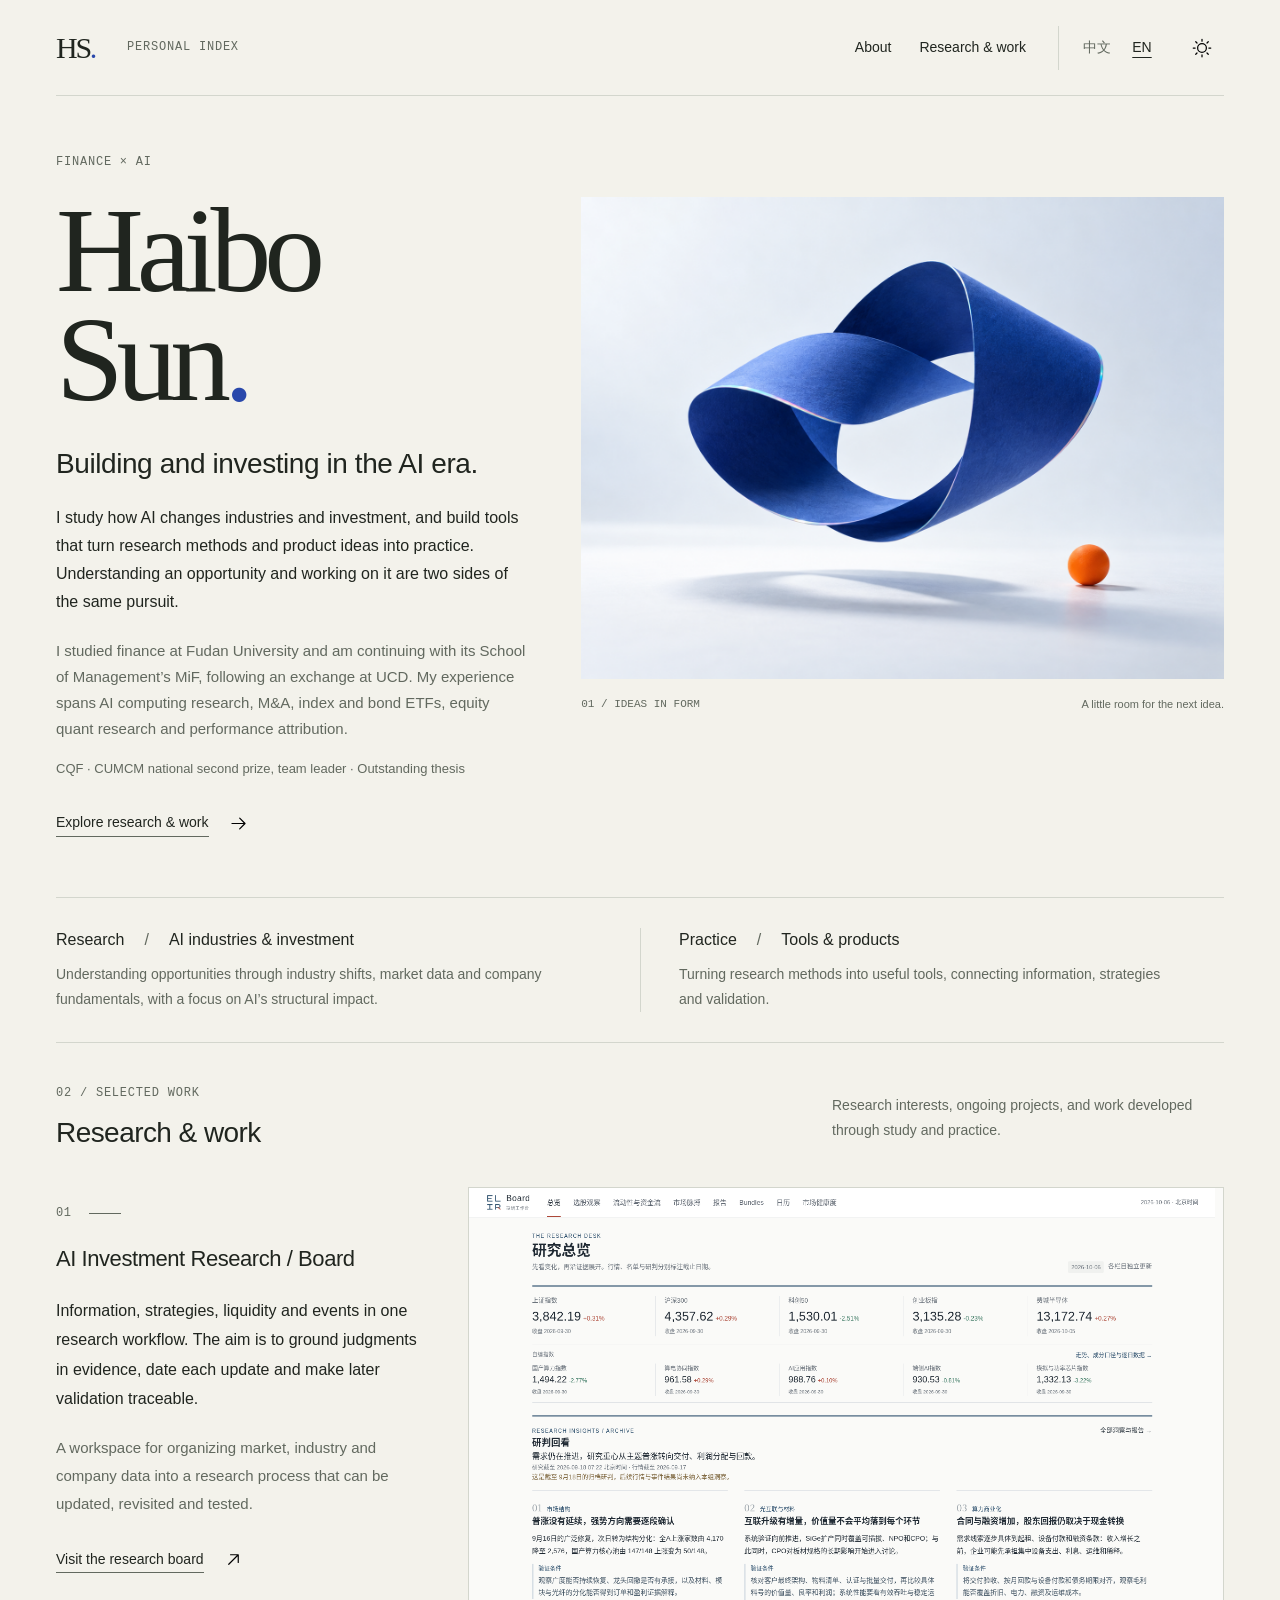
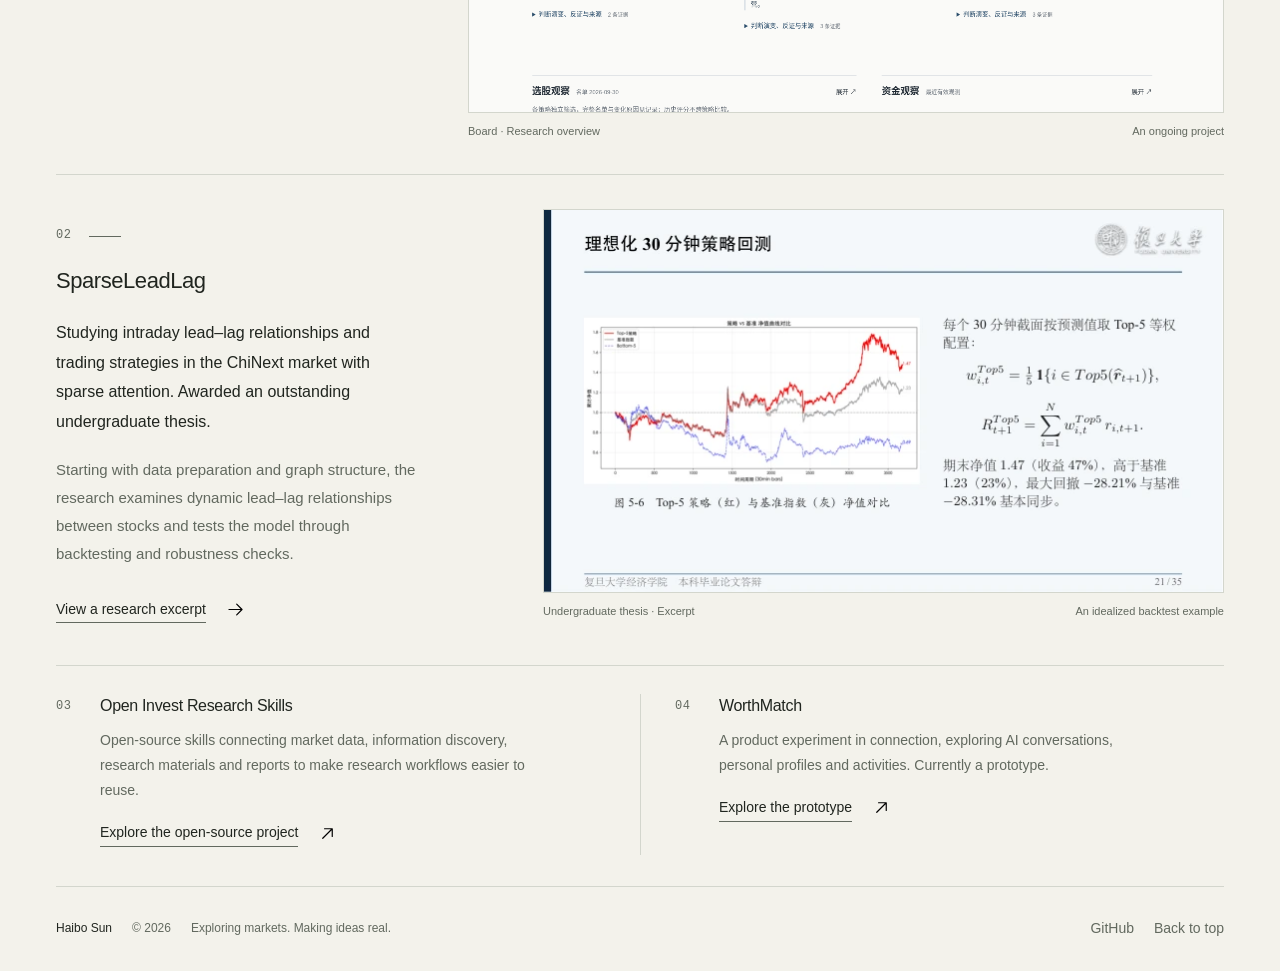
==== commit a541b34f: "Combine editorial research layout with warm paper typography" ====
--- a/docs/index.html
+++ b/docs/index.html
@@ -3,57 +3,105 @@
 <head>
 <meta charset="utf-8">
 <meta name="viewport" content="width=device-width, initial-scale=1">
-<meta name="description" content="Haibo Sun 的个人主页。金融与 AI、投资研究，以及把想法做出来的实践。">
+<meta name="description" content="Haibo Sun 的个人主页。AI 产业与投资研究，以及用代码把研究方法和产品想法做成工具的实践。">
 <meta name="theme-color" content="#f3f2eb">
-<title>Haibo Sun · 个人主页</title>
+<title>Haibo Sun · Finance × AI</title>
 <link rel="icon" type="image/svg+xml" href="data:image/svg+xml,%3Csvg xmlns='http://www.w3.org/2000/svg' viewBox='0 0 64 64'%3E%3Crect width='64' height='64' rx='12' fill='%23181a19'/%3E%3Cpath d='M18 17v30h7V35h14v12h7V17h-7v11H25V17z' fill='%23ecece4'/%3E%3C/svg%3E">
-<link rel="stylesheet" href="css/personal-home.css">
-<script src="js/personal-home.js" defer></script>
+<link rel="stylesheet" href="css/personal-home.css?v=20261007-1">
+<script src="js/personal-home.js?v=20261007-1" defer></script>
 </head>
 <body>
 <a class="skip-link" href="#main" data-i18n="skip">跳到正文</a>
-<div class="page-shell">
+<div class="page-shell" id="home">
 <header class="site-header">
-<a class="brand" href="#home" aria-label="Haibo Sun，回到首页">HS<span class="brand-dot" aria-hidden="true">.</span></a>
-<span class="masthead">PERSONAL INDEX</span>
-<nav class="main-nav" aria-label="主导航"><a href="#about" data-i18n="navAbout">关于</a><a href="#work" data-i18n="navWork">作品</a></nav>
-<div class="header-controls">
-<button class="language-toggle" type="button" aria-label="切换到英文" lang="en">EN</button>
-<button class="theme-toggle" type="button" aria-label="切换到浅色模式" aria-pressed="true"><svg viewBox="0 0 24 24" width="18" height="18" fill="none" stroke="currentColor" stroke-width="1.5" aria-hidden="true"><circle cx="12" cy="12" r="4"/><path d="M12 2v2m0 16v2M2 12h2m16 0h2M5 5l1.5 1.5m11 11L19 19M5 19l1.5-1.5m11-11L19 5"/></svg></button>
-</div>
+  <a class="brand" href="#home" aria-label="Haibo Sun，回到首页">HS<span class="brand-dot">.</span></a>
+  <span class="masthead">PERSONAL INDEX</span>
+  <nav class="main-nav" aria-label="主导航">
+    <a href="#about" data-i18n="navAbout">关于</a>
+    <a href="#work" data-i18n="navWork">研究与作品</a>
+  </nav>
+  <div class="header-controls">
+    <div class="language-control" aria-label="语言">
+      <button type="button" data-locale="zh" lang="zh-CN" aria-pressed="true">中文</button>
+      <button type="button" data-locale="en" lang="en" aria-pressed="false">EN</button>
+    </div>
+    <button class="theme-toggle" type="button" aria-label="切换到深色模式" aria-pressed="false"><img src="img/home-icons/sun.svg" width="20" height="20" alt=""></button>
+  </div>
 </header>
 <main id="main">
-<section class="hero" id="home" aria-labelledby="hero-title">
-<div class="hero-copy">
-<p class="eyebrow" data-i18n="greeting">Haibo Sun / FINANCE × AI</p>
-<h1 id="hero-title">Haibo<br>Sun<span class="name-dot">.</span></h1>
-<p class="hero-description" data-i18n="heroDescription">研究市场，也把想法做出来。</p>
-<a class="text-link hero-link" href="https://github.com/Leoherbertsun" target="_blank" rel="noopener noreferrer" data-i18n="github">在 GitHub 找到我</a>
+  <section class="hero" id="about" aria-labelledby="hero-title">
+    <div class="hero-copy">
+      <p class="eyebrow">FINANCE × AI</p>
+      <h1 id="hero-title">Haibo<br>Sun<span class="name-dot">.</span></h1>
+      <p class="hero-statement" data-i18n="statement">在 AI 时代，创与投。</p>
+      <p class="hero-intro" data-i18n="intro">我关注 AI 如何改变产业与投资，也用代码把研究方法和产品想法做成可用的工具。理解机会与亲手实践，是同一件事的两面。</p>
+      <p class="hero-background" data-i18n="background">复旦大学金融学本科，继续在复旦管院学习 MiF，曾赴 UCD 交换。实践涉及 AI 算力研究、并购、指数与债券 ETF、权益量化和绩效归因。</p>
+      <p class="credentials" data-i18n="credentials">CQF · 数模国家二等奖（队长） · 优秀毕业论文</p>
+      <a class="text-link hero-link" href="#work"><span data-i18n="browse">浏览研究与作品</span><img class="ui-icon" src="img/home-icons/arrow-right.svg" width="19" height="19" alt=""></a>
+    </div>
+    <figure class="hero-art">
+      <img class="hero-image" src="img/personal-home-art.png" alt="浅色背景上的蓝色纸环和一颗橙色小球" width="1448" height="1086" fetchpriority="high">
+      <figcaption><span>01 / IDEAS IN FORM</span><span data-i18n="artCaption">留一点空间，给下一个想法。</span></figcaption>
+    </figure>
+  </section>
+  <div class="practice-band">
+    <div class="practice-item">
+      <p class="practice-heading"><span data-i18n="research">研究</span><span class="practice-slash" aria-hidden="true">/</span><span data-i18n="researchTitle">AI 产业与投资</span></p>
+      <p class="practice-description" data-i18n="researchDescription">从产业变化、市场数据和公司基本面中理解机会，关注 AI 带来的结构性影响。</p>
+    </div>
+    <div class="practice-item">
+      <p class="practice-heading"><span data-i18n="practice">实践</span><span class="practice-slash" aria-hidden="true">/</span><span data-i18n="practiceTitle">工具与产品</span></p>
+      <p class="practice-description" data-i18n="practiceDescription">用代码把研究方法落地为可用的工具，让信息、策略与验证形成闭环。</p>
+    </div>
+  </div>
+  <section class="work-section" id="work" aria-labelledby="work-title">
+    <div class="section-heading">
+      <div><p class="section-eyebrow">02 / SELECTED WORK</p><h2 id="work-title" data-i18n="workTitle">研究与作品</h2></div>
+      <p class="section-intro" data-i18n="workIntro">一些我长期关注的研究方向、正在进行的项目，以及从学习和实践中形成的阶段性成果。</p>
+    </div>
+    <article class="project project-board" aria-labelledby="board-title">
+      <div class="project-copy">
+        <p class="project-index">01</p>
+        <h3 id="board-title" data-i18n="boardTitle">AI 投研工作台 / Board</h3>
+        <p class="project-lead" data-i18n="boardLead">把信息、策略、流动性与事件放进同一个研究工作流。重点是让判断有依据，让更新有日期，也让后续验证有迹可循。</p>
+        <p class="project-description" data-i18n="boardDescription">围绕市场、行业与公司，把分散的数据和材料组织成可以持续更新、回看与验证的研究过程。</p>
+        <a class="text-link" href="https://board.mindport.chat" target="_blank" rel="noopener noreferrer"><span data-i18n="boardLink">访问工作台</span><img class="ui-icon" src="img/home-icons/arrow-up-right.svg" width="19" height="19" alt=""></a>
+      </div>
+      <figure class="project-figure">
+        <a class="project-image-link" href="https://board.mindport.chat" target="_blank" rel="noopener noreferrer" aria-label="打开 AI 投研工作台"><img src="img/research-board.png" alt="Board 的研究总览页面，展示市场数据、研究回看与行情图表" width="1440" height="1000" loading="lazy" decoding="async"></a>
+        <figcaption><span data-i18n="boardCaption">Board · 研究总览</span><span data-i18n="boardStatus">持续迭代中</span></figcaption>
+      </figure>
+    </article>
+    <article class="project project-thesis" aria-labelledby="thesis-title">
+      <div class="project-copy">
+        <p class="project-index">02</p>
+        <h3 id="thesis-title">SparseLeadLag</h3>
+        <p class="project-lead" data-i18n="thesisLead">用稀疏注意力研究创业板日内领涨关系与交易策略。本科论文获评优秀毕业论文。</p>
+        <p class="project-description" data-i18n="thesisDescription">从数据处理与图结构出发，探索股票间的动态领先关系，并通过回测与稳健性检验审视模型的有效性。</p>
+        <a class="text-link thesis-trigger" href="img/sparse-lead-lag.webp"><span data-i18n="thesisLink">查看研究节选</span><img class="ui-icon" src="img/home-icons/arrow-right.svg" width="19" height="19" alt=""></a>
+      </div>
+      <figure class="project-figure thesis-figure">
+        <a class="project-image-link thesis-trigger" href="img/sparse-lead-lag.webp" aria-label="查看 SparseLeadLag 研究节选"><img src="img/sparse-lead-lag.webp" alt="SparseLeadLag 本科论文的理想化回测节选，包含图表与模型公式" width="681" height="383" loading="lazy" decoding="async"></a>
+        <figcaption><span data-i18n="thesisCaption">本科论文 · 研究节选</span><span data-i18n="thesisNote">图中为理想化回测示例</span></figcaption>
+      </figure>
+    </article>
+    <div class="secondary-projects">
+      <article class="secondary-project">
+        <p class="project-index">03</p>
+        <div><h3>Open Invest Research Skills</h3><p data-i18n="skillsDescription">面向投研的开源技能集，连接行情、信息检索、资料整理与报告，让研究流程更容易复用。</p><a class="text-link" href="https://github.com/Leoherbertsun/open-invest-research-skills" target="_blank" rel="noopener noreferrer"><span data-i18n="skillsLink">查看开源项目</span><img class="ui-icon" src="img/home-icons/arrow-up-right.svg" width="18" height="18" alt=""></a></div>
+      </article>
+      <article class="secondary-project">
+        <p class="project-index">04</p>
+        <div><h3>WorthMatch</h3><p data-i18n="worthmatchDescription">关于认识与连接的产品实验，探索 AI 对话、个人档案与活动的结合方式。目前是原型项目。</p><a class="text-link" href="https://github.com/Leoherbertsun/worthmatch-ai-companion-web" target="_blank" rel="noopener noreferrer"><span data-i18n="worthmatchLink">查看产品原型</span><img class="ui-icon" src="img/home-icons/arrow-up-right.svg" width="18" height="18" alt=""></a></div>
+      </article>
+    </div>
+  </section>
+</main>
+<footer class="site-footer"><span class="footer-name">Haibo Sun</span><span>© 2026</span><span class="footer-note" data-i18n="footerNote">研究市场，把想法做出来。</span><a href="https://github.com/Leoherbertsun" target="_blank" rel="noopener noreferrer">GitHub</a><a href="#home" data-i18n="backTop">回到顶部</a></footer>
 </div>
-<figure class="hero-art">
-<div class="art-frame"><img src="img/personal-home-art.png" alt="浅色背景上的蓝色纸环和一颗橙色小球" width="1448" height="1086" fetchpriority="high"></div>
-<figcaption><span>01 / IDEAS IN FORM</span><span data-i18n="artCaption">留一点空间，给下一个想法。</span></figcaption>
-</figure>
-<div class="hero-bottom"><span data-i18n="heroBottom">金融 · 人工智能 · 研究与创作</span><a href="#about" class="scroll-link" data-i18n="scroll">认识一下</a></div>
-</section>
-<section class="about section" id="about" aria-labelledby="about-title">
-<div class="section-label"><span class="section-number">01</span><h2 id="about-title" data-i18n="aboutHeading">关于</h2><span class="section-english" lang="en">ABOUT</span></div>
-<div class="about-content">
-<div class="about-intro"><p class="about-lead" data-i18n="aboutLead">用研究理解市场。<br>用代码验证想法。</p><p class="personal-note" data-i18n="personalNote">工作之外，喜欢篮球、台球，<br>和那些值得试一试的新东西。</p></div>
-<div class="about-copy"><p data-i18n="aboutText">在复旦读完金融学本科，继续在复旦管院学习金融。关注 AI 产业、投资研究与量化方法，也喜欢把研究工作流和产品想法做成可用的工具。</p><details class="note"><summary><span data-i18n="noteTitle">研究与经历</span><span class="note-toggle" aria-hidden="true">+</span></summary><div class="note-body"><p data-i18n="researchText">本科论文 SparseLeadLag：基于稀疏注意力机制，研究创业板日内领涨效应与交易策略，获评优秀毕业论文。</p><p data-i18n="experienceText">实践涉及 AI 算力研究、并购项目、指数与债券 ETF、权益量化及产品绩效归因。</p><ul><li data-i18n="modelingAward">2024 · 全国大学生数学建模竞赛国家二等奖，队长</li><li data-i18n="cqf">2025 · CQF，量化金融专业学习</li></ul></div></details></div>
-<ol class="education-path" aria-label="学习经历"><li><span class="education-place" data-i18n="educationOne">复旦大学</span><span class="education-detail" data-i18n="educationOneDetail">金融学本科</span></li><li><span class="education-place">UCD</span><span class="education-detail" data-i18n="educationTwoDetail">2024 秋季 · 交换</span></li><li><span class="education-place" data-i18n="educationThree">复旦大学管理学院</span><span class="education-detail" data-i18n="educationThreeDetail">金融硕士 · MiF</span></li></ol>
-</div>
-</section>
-<section class="work section" id="work" aria-labelledby="work-title">
-<div class="section-label"><span class="section-number">02</span><h2 id="work-title" data-i18n="workHeading">作品</h2><span class="section-english" lang="en">SELECTED WORK</span></div>
-<div class="work-list">
-<a class="work-row" href="https://board.mindport.chat" target="_blank" rel="noopener noreferrer"><span class="work-index">001</span><div class="work-copy"><h3 data-i18n="boardTitle">AI 投研工作台</h3><p data-i18n="boardDescription">把研究日常、策略追踪、流动性观察与事件日历放在一起。</p></div><span class="work-type" data-i18n="website">网站</span></a>
-<a class="work-row" href="https://github.com/Leoherbertsun/open-invest-research-skills" target="_blank" rel="noopener noreferrer"><span class="work-index">002</span><div class="work-copy"><h3>Open Invest Research Skills</h3><p data-i18n="skillsDescription">面向投研的开源技能集，连接行情、信息检索、资料整理与报告。</p></div><span class="work-type" data-i18n="openSource">开源</span></a>
-<a class="work-row" href="https://github.com/Leoherbertsun/worthmatch-ai-companion-web" target="_blank" rel="noopener noreferrer"><span class="work-index">003</span><div class="work-copy"><h3>WorthMatch</h3><p data-i18n="worthmatchDescription">关于认识与连接的产品实验，探索 AI 对话、个人档案与活动。</p></div><span class="work-type" data-i18n="prototype">原型</span></a>
-</div>
-</section>
-</main>
-<footer class="site-footer"><span>© 2026 Haibo Sun</span><span class="footer-note" data-i18n="footerNote">保持好奇，把想法做出来。</span><a href="https://github.com/Leoherbertsun" target="_blank" rel="noopener noreferrer">GitHub</a><a href="#home" data-i18n="backTop">回到顶部</a></footer>
-</div>
+<dialog class="research-dialog" aria-labelledby="dialog-title">
+  <div class="dialog-heading"><div><p class="section-eyebrow">RESEARCH NOTE</p><h2 id="dialog-title">SparseLeadLag</h2></div><button class="dialog-close" type="button" data-i18n="close">关闭</button></div>
+  <figure><img src="img/sparse-lead-lag.webp" alt="SparseLeadLag 本科论文的理想化回测节选，包含图表与模型公式" width="681" height="383"><figcaption data-i18n="dialogCaption">本科论文研究节选。图中展示理想化回测示例，用于说明研究方法。</figcaption></figure>
+</dialog>
 </body>
 </html>
--- a/docs/css/personal-home.css
+++ b/docs/css/personal-home.css
@@ -1,9 +1,220 @@
-:root{color-scheme:dark;--paper:#181a19;--ink:#eaece5;--muted:#adb2aa;--line:#383c38;--accent:#a5b8e8;--hover:#242824}
-html[data-theme=light]{color-scheme:light;--paper:#f3f2eb;--ink:#20251f;--muted:#62695f;--line:#d3d6cd;--accent:#2948ab;--hover:#e8e9df}
-*{box-sizing:border-box}html{scroll-behavior:smooth;scroll-padding-top:28px}body{margin:0;background:var(--paper);color:var(--ink);font-family:"Helvetica Neue",Arial,"PingFang SC","Microsoft YaHei",sans-serif;font-size:1rem;line-height:1.8;-webkit-font-smoothing:antialiased}a{color:inherit;text-decoration:none}button{font:inherit}button,a,summary{-webkit-tap-highlight-color:transparent}::selection{background:#adc1ff;color:#172033}:focus-visible{outline:2px solid var(--accent);outline-offset:6px}.skip-link{position:fixed;top:-100px;left:20px;padding:10px 18px;background:var(--ink);color:var(--paper);z-index:10}.skip-link:focus{top:12px}.page-shell{width:min(1160px,calc(100% - 112px));margin:auto}.site-header{min-height:96px;display:flex;flex-wrap:wrap;align-items:center;gap:32px;border-bottom:1px solid var(--line)}.brand{font-family:Georgia,"Times New Roman",serif;font-size:1.875rem;line-height:1;font-weight:400;letter-spacing:-2px;padding:10px 0}.brand-dot{color:var(--accent)}.masthead,.section-english,.hero-art figcaption,.section-number,.work-index{font-family:"SFMono-Regular",Consolas,"Liberation Mono",monospace;font-size:0.75rem;letter-spacing:.08em}.masthead{color:var(--muted)}.main-nav{display:flex;gap:28px;margin-left:auto;font-size:0.875rem}.main-nav a{display:flex;align-items:center;min-height:44px;padding:7px 0}.main-nav a:hover,.text-link:hover,.site-footer a:hover,.scroll-link:hover{color:var(--accent)}.header-controls{display:flex;gap:4px;align-items:center}.header-controls button{display:grid;place-items:center;min-width:44px;min-height:44px;padding:0 8px;color:var(--ink);border:1px solid transparent;background:transparent;cursor:pointer;font-size:0.875rem}.header-controls button:hover{background:var(--hover);border-color:var(--line)}.hero{display:grid;grid-template-columns:.94fr 1.06fr;gap:34px 58px;padding:54px 0 25px}.hero-copy{align-self:center;min-width:0}.eyebrow{margin:0 0 24px;font-size:0.875rem;color:var(--muted);letter-spacing:.07em}h1{font-family:Georgia,"Times New Roman",serif;font-weight:400;font-size:clamp(86px,10.2vw,146px);line-height:.93;letter-spacing:-.055em;margin:0 0 30px}.name-dot{color:var(--accent)}.hero-description{font-size:1.25rem;line-height:1.65;letter-spacing:.015em;margin:0 0 16px}.text-link{display:inline-flex;align-items:center;min-height:44px;font-size:0.875rem;transition:color .2s}.hero-link{color:var(--muted);text-decoration:underline;text-underline-offset:6px;text-decoration-color:var(--line)}.hero-art{min-width:0;align-self:center;margin:15px 0 0}.art-frame{width:100%;aspect-ratio:4/3;background:#e5eaf4;overflow:hidden}.hero-art img{display:block;width:100%;height:100%;object-fit:cover}.hero-art figcaption{display:flex;justify-content:space-between;gap:16px;padding-top:14px;color:var(--muted);font-size:0.75rem;line-height:1.65;letter-spacing:0}.hero-art figcaption>span:last-child{text-align:right;font-family:inherit}.hero-bottom{grid-column:1/-1;display:flex;justify-content:space-between;align-items:center;gap:24px;border-top:1px solid var(--line);padding-top:17px;margin-top:10px;color:var(--muted);font-size:0.875rem}.scroll-link{display:flex;align-items:center;min-height:44px;white-space:nowrap}.section{display:grid;grid-template-columns:180px minmax(0,1fr);gap:45px;padding:42px 0;border-top:1px solid var(--line)}.section-label{display:flex;align-items:baseline;gap:12px;flex-wrap:wrap;align-content:flex-start}.section-number{color:var(--muted)}.section-label h2{margin:0;font-size:1rem;font-weight:500}.section-english{color:var(--muted);flex-basis:100%;padding-left:30px;margin-top:2px}.about-content{display:grid;grid-template-columns:minmax(0,.95fr) minmax(0,1.2fr);gap:28px 40px}.about-lead{font-size:clamp(23px,2.1vw,28px);line-height:1.7;letter-spacing:.015em;margin:0}.personal-note{color:var(--muted);font-size:0.875rem;line-height:1.9;margin:18px 0 0}.about-copy{min-width:0;color:var(--muted);font-size:1rem;line-height:1.9}.about-copy>p{margin:0 0 20px}.note{border-top:1px solid var(--line)}.note summary{list-style:none;display:flex;justify-content:space-between;gap:20px;align-items:center;cursor:pointer;min-height:48px;padding:12px 0;color:var(--ink);font-size:0.875rem}.note summary::-webkit-details-marker{display:none}.note summary:hover{color:var(--accent)}.note-toggle{font-size:1.375rem;font-weight:300;line-height:1;transition:transform .2s}.note[open] .note-toggle{transform:rotate(45deg)}.note-body{padding-bottom:10px}.note-body p{margin:0 0 12px;font-size:1rem}.note-body ul{margin:14px 0 0;padding-left:20px;font-size:0.875rem}.note-body li+li{margin-top:8px}.education-path{grid-column:1/-1;display:grid;grid-template-columns:.9fr .65fr 1.2fr;gap:22px;list-style:none;margin:0;padding:22px 0 0;border-top:1px solid var(--line)}.education-path li{display:flex;flex-direction:column;gap:4px;min-width:0}.education-place{font-size:1rem;line-height:1.55}.education-detail{font-size:0.875rem;color:var(--muted);line-height:1.6}.work{border-bottom:1px solid var(--line);padding-top:32px;padding-bottom:32px}.work-list{min-width:0}.work-row{display:flex;align-items:center;gap:22px;min-width:0;padding:23px 0}.work-row:first-child{padding-top:0}.work-row:last-child{padding-bottom:0}.work-row+.work-row{border-top:1px solid var(--line);margin-top:23px}.work-index{align-self:flex-start;color:var(--muted);padding-top:6px}.work-copy{flex:1;min-width:0}.work-copy h3{font-size:1.375rem;font-weight:400;letter-spacing:.005em;line-height:1.5;margin:0 0 6px;overflow-wrap:anywhere}.work-copy p{margin:0;color:var(--muted);font-size:1rem;line-height:1.8}.work-type{color:var(--muted);font-size:0.875rem;white-space:nowrap}.work-row:hover h3{color:var(--accent)}.site-footer{display:flex;gap:28px;align-items:center;padding:20px 0 28px;color:var(--muted);font-size:0.75rem}.footer-note{margin-right:auto}.site-footer a{display:flex;align-items:center;min-height:44px;font-size:0.875rem;white-space:nowrap;transition:color .2s}
-@media(min-width:1500px){.hero{padding-top:65px;padding-bottom:32px;gap:45px 65px}}
-@media(max-width:1000px){.page-shell{width:calc(100% - 64px)}.masthead{display:none}.hero{gap:30px 35px}h1{font-size:clamp(82px,12vw,125px)}.section{grid-template-columns:130px minmax(0,1fr);gap:28px}.about-content{gap:25px}.hero-art figcaption{flex-direction:column;gap:3px}.hero-art figcaption>span:last-child{text-align:left}.about-lead{font-size:1.438rem}.work-row{gap:16px}.education-path{gap:16px}.footer-note{font-size:0.75rem}}
-@media(max-width:720px){.page-shell{width:calc(100% - 40px)}.site-header{min-height:76px;gap:18px}.main-nav{gap:21px}.header-controls{gap:0}.hero{grid-template-columns:1fr;gap:30px;padding-top:39px}.eyebrow{margin-bottom:22px}h1{font-size:clamp(96px,21vw,138px);margin-bottom:25px}.hero-description{font-size:1.25rem}.hero-art{margin:0}.hero-art figcaption{flex-direction:row;gap:14px}.hero-art figcaption>span:last-child{text-align:right}.hero-bottom{gap:16px;margin-top:0;padding-top:14px}.section{grid-template-columns:1fr;gap:24px;padding:32px 0}.section-label{gap:11px;align-items:center}.section-english{flex-basis:auto;margin:0 0 0 auto;padding:0}.about-content{grid-template-columns:1fr 1.3fr;gap:24px}.about-lead{font-size:1.438rem}.work-copy h3{font-size:1.312rem}.work-row{gap:16px}.site-footer{flex-wrap:wrap;gap:10px 24px}.footer-note{display:none}.site-footer>a:first-of-type{margin-left:auto}}
-@media(max-width:500px){.page-shell{width:calc(100% - 36px)}.site-header{gap:12px}.main-nav{gap:16px}.brand{font-size:1.75rem}.hero{gap:27px}.hero-art figcaption{flex-direction:column;gap:3px}.hero-art figcaption>span:last-child{text-align:left}.hero-bottom>span{max-width:220px}.about-content{grid-template-columns:1fr;gap:20px}.about-lead{font-size:1.562rem}.personal-note{margin-top:12px}.education-path{grid-template-columns:1fr;gap:18px;padding-top:22px}.education-path li{flex-direction:row;justify-content:space-between;gap:16px;align-items:baseline}.education-place{font-size:0.875rem}.education-detail{font-size:0.875rem;text-align:right}.work-row{flex-wrap:wrap;gap:10px 14px}.work-index{font-size:0.75rem}.work-copy{flex-basis:calc(100% - 48px)}.work-type{margin-left:36px;font-size:0.875rem}.work-copy h3{font-size:1.25rem}.site-footer{gap:10px 15px}}
-@media(max-width:350px){.main-nav{gap:10px}.site-header{gap:8px}.header-controls button{min-width:42px}.education-path li{flex-direction:column;gap:2px}.education-detail{text-align:left}.hero-bottom{align-items:flex-start}.hero-bottom>span{max-width:155px}.hero-bottom .scroll-link{min-height:0}}
-@media(prefers-reduced-motion:reduce){html{scroll-behavior:auto}*,*::before,*::after{transition:none!important}}
+:root {
+  color-scheme: light;
+  --paper: #f3f2eb;
+  --ink: #20251f;
+  --muted: #62695f;
+  --line: #d3d6cd;
+  --accent: #2948ab;
+  --hover: #e8e9df;
+  --body-font: "Helvetica Neue", Arial, "PingFang SC", "Microsoft YaHei", sans-serif;
+  --display-font: Georgia, "Times New Roman", serif;
+  --mono-font: "SFMono-Regular", Consolas, "Liberation Mono", monospace;
+}
+html[data-theme="dark"] {
+  color-scheme: dark;
+  --paper: #222622;
+  --ink: #eaece5;
+  --muted: #b5bbae;
+  --line: #444b41;
+  --accent: #b3c6eb;
+  --hover: #30362e;
+}
+* { box-sizing: border-box; }
+html { scroll-behavior: smooth; scroll-padding-top: 28px; }
+body { margin: 0; background: var(--paper); color: var(--ink); font-family: var(--body-font); font-size: 1rem; line-height: 1.8; -webkit-font-smoothing: antialiased; }
+a { color: inherit; text-decoration: none; }
+button { font: inherit; }
+button, a { -webkit-tap-highlight-color: transparent; }
+img { display: block; max-width: 100%; height: auto; }
+figure, p { margin: 0; }
+::selection { background: #cedaf0; color: #172033; }
+:focus-visible { outline: 2px solid var(--accent); outline-offset: 6px; }
+.skip-link { position: fixed; top: -100px; left: 20px; padding: 10px 18px; background: var(--ink); color: var(--paper); z-index: 10; }
+.skip-link:focus { top: 12px; }
+.page-shell { width: min(1240px, calc(100% - 112px)); margin: auto; }
+.site-header { min-height: 96px; display: flex; flex-wrap: wrap; align-items: center; gap: 32px; border-bottom: 1px solid var(--line); }
+.brand { font-family: var(--display-font); font-size: 1.875rem; font-weight: 400; letter-spacing: -.075em; line-height: 1; padding: 10px 0; }
+.brand-dot, .name-dot { color: var(--accent); }
+.masthead, .eyebrow, .section-eyebrow, .project-index, .hero-art figcaption { font-family: var(--mono-font); font-size: .75rem; letter-spacing: .065em; color: var(--muted); }
+.main-nav { display: flex; gap: 28px; margin-left: auto; font-size: .875rem; }
+.main-nav a { min-height: 44px; display: flex; align-items: center; }
+.header-controls { display: flex; align-items: center; gap: 16px; }
+.language-control { display: flex; padding-left: 15px; border-left: 1px solid var(--line); }
+.header-controls button { min-height: 44px; min-width: 44px; display: grid; place-items: center; padding: 0 8px; border: 1px solid transparent; background: transparent; color: var(--muted); font-size: .875rem; cursor: pointer; }
+.header-controls button[aria-pressed="true"] { color: var(--ink); }
+.language-control button { position: relative; }
+.language-control button[aria-pressed="true"] { text-decoration: underline; text-underline-offset: 5px; text-decoration-thickness: 1px; }
+.header-controls button:hover { background: var(--hover); }
+.theme-toggle img { width: 20px; }
+.hero { display: grid; grid-template-columns: .85fr 1.15fr; gap: 50px; padding: 56px 0 52px; }
+.hero-copy { min-width: 0; }
+.eyebrow { margin-bottom: 22px; }
+h1 { font-family: var(--display-font); font-size: clamp(88px, 9.5vw, 126px); font-weight: 400; line-height: .9; letter-spacing: -.058em; margin: 0 0 30px; }
+.hero-statement { font-size: 1.875rem; line-height: 1.4; margin-bottom: 20px; letter-spacing: -.015em; }
+.hero-intro { font-size: 1rem; line-height: 1.85; max-width: 35em; }
+.hero-background { margin-top: 22px; font-size: .9375rem; line-height: 1.85; color: var(--muted); max-width: 37em; }
+.credentials { font-size: .8125rem; line-height: 1.8; margin-top: 14px; color: var(--muted); }
+.text-link { display: inline-flex; align-items: center; justify-content: space-between; gap: 20px; min-height: 44px; font-size: .875rem; line-height: 1.45; }
+.text-link > span { border-bottom: 1px solid var(--muted); padding: 3px 0; }
+.ui-icon { flex-shrink: 0; width: 19px; height: 19px; transition: transform .2s ease; }
+.text-link:hover .ui-icon { transform: translate(3px, -1px); }
+.hero-link { margin-top: 21px; }
+.hero-art { align-self: start; padding-top: 45px; min-width: 0; }
+.hero-image { width: 100%; }
+.hero-art figcaption { display: flex; justify-content: space-between; gap: 16px; margin-top: 16px; font-size: .6875rem; letter-spacing: 0; }
+.hero-art figcaption > span:last-child { text-align: right; font-family: var(--body-font); }
+.practice-band { display: grid; grid-template-columns: minmax(0, 1fr) minmax(0, 1fr); padding: 30px 0; border-block: 1px solid var(--line); }
+.practice-item { min-width: 0; padding-right: 38px; overflow-wrap: break-word; }
+.practice-item + .practice-item { border-left: 1px solid var(--line); padding: 0 0 0 38px; }
+.practice-heading { display: flex; gap: 20px; align-items: baseline; font-size: 1rem; line-height: 1.5; }
+.practice-slash { color: var(--muted); }
+.practice-description { margin: 10px 0 0 55px; font-size: .875rem; line-height: 1.8; color: var(--muted); max-width: 32em; }
+.work-section { padding-top: 40px; }
+.section-heading { display: flex; justify-content: space-between; align-items: center; gap: 60px; margin-bottom: 35px; }
+.section-eyebrow { margin-bottom: 8px; }
+h2 { font-size: 1.75rem; font-weight: 400; line-height: 1.4; letter-spacing: -.02em; margin: 0; }
+.section-intro { font-size: .875rem; line-height: 1.8; color: var(--muted); max-width: 28em; }
+.project { display: grid; grid-template-columns: minmax(0, .65fr) minmax(0, 1.35fr); gap: 48px; padding: 0 0 34px; }
+.project + .project { border-top: 1px solid var(--line); padding-top: 34px; }
+.project-copy { min-width: 0; padding-top: 16px; }
+.project-index { display: flex; align-items: center; gap: 18px; margin-bottom: 18px; letter-spacing: .04em; }
+.project-index::after { content: ""; width: 32px; border-top: 1px solid var(--muted); }
+h3 { font-size: 1.375rem; line-height: 1.45; font-weight: 500; letter-spacing: -.02em; margin: 0 0 21px; overflow-wrap: anywhere; }
+.project-lead { font-size: 1rem; line-height: 1.85; }
+.project-description { font-size: .9375rem; line-height: 1.85; color: var(--muted); margin-top: 20px; }
+.project-copy .text-link { margin-top: 20px; }
+.project-figure { align-self: start; min-width: 0; }
+.project-image-link { display: block; transition: opacity .2s ease; }
+.project-image-link:hover { opacity: .92; }
+.project-image-link img { width: 100%; border: 1px solid var(--line); }
+.project-figure figcaption { display: flex; gap: 16px; justify-content: space-between; color: var(--muted); font-size: .6875rem; line-height: 1.7; padding-top: 9px; }
+.thesis-figure { width: min(100%, 681px); justify-self: end; }
+.secondary-projects { display: grid; grid-template-columns: 1fr 1fr; border-block: 1px solid var(--line); padding: 28px 0 31px; }
+.secondary-project { display: grid; grid-template-columns: 28px minmax(0, 1fr); gap: 16px; padding-right: 34px; }
+.secondary-project + .secondary-project { border-left: 1px solid var(--line); padding: 0 0 0 34px; }
+.secondary-project .project-index { display: block; padding-top: 2px; margin: 0; }
+.secondary-project .project-index::after { display: none; }
+.secondary-project h3 { font-size: 1rem; margin-bottom: 10px; }
+.secondary-project p:not(.project-index) { font-size: .875rem; color: var(--muted); line-height: 1.8; max-width: 32em; }
+.secondary-project .text-link { margin-top: 8px; }
+.site-footer { display: flex; align-items: center; gap: 20px; padding: 20px 0; color: var(--muted); font-size: .75rem; }
+.footer-name { color: var(--ink); }
+.footer-note { margin-right: auto; }
+.site-footer a { min-height: 44px; display: flex; align-items: center; font-size: .875rem; }
+a:hover { color: var(--accent); }
+.research-dialog { width: min(760px, calc(100% - 32px)); max-height: calc(100dvh - 48px); overflow: auto; padding: 28px; background: var(--paper); border: 1px solid var(--line); color: var(--ink); }
+.research-dialog::backdrop { background: rgb(25 31 27 / .55); }
+.dialog-heading { display: flex; align-items: center; justify-content: space-between; gap: 20px; margin-bottom: 24px; }
+.dialog-close { min-width: 60px; min-height: 44px; background: transparent; color: var(--ink); border: 1px solid var(--line); cursor: pointer; font-size: .875rem; }
+.dialog-close:hover { background: var(--hover); }
+.research-dialog figure img { width: 100%; }
+.research-dialog figcaption { font-size: .8125rem; color: var(--muted); line-height: 1.7; margin-top: 16px; }
+html[data-theme="dark"] .ui-icon, html[data-theme="dark"] .theme-toggle img { filter: invert(1); }
+html[lang="en"] .hero-statement { font-size: 1.75rem; max-width: 18em; }
+html[lang="en"] .hero-intro { line-height: 1.75; }
+html[lang="en"] .hero-background { line-height: 1.75; }
+html[lang="en"] .practice-description { margin-left: 0; max-width: 35em; }
+@media (max-width: 1100px) {
+  .page-shell { width: calc(100% - 80px); }
+  .site-header { gap: 24px; min-height: 72px; }
+  .header-controls { gap: 8px; }
+  .hero { gap: 30px; padding: 34px 0 30px; }
+  .eyebrow { margin-bottom: 12px; }
+  h1 { font-size: clamp(82px, 10.5vw, 110px); line-height: .84; margin-bottom: 15px; }
+  .hero-statement { font-size: 1.75rem; margin-bottom: 12px; }
+  .hero-intro { font-size: .875rem; line-height: 1.75; }
+  .hero-background { font-size: .875rem; line-height: 1.75; margin-top: 14px; }
+  .hero-link { margin-top: 12px; }
+  .hero-art { padding-top: 30px; }
+  .hero-art figcaption { flex-direction: column; gap: 4px; }
+  .hero-art figcaption > span:last-child { text-align: left; }
+  .practice-band { padding: 24px 0; }
+  .practice-description { font-size: .8125rem; }
+  .work-section { padding-top: 32px; }
+  .section-heading { margin-bottom: 28px; }
+  .project { grid-template-columns: minmax(0, .6fr) minmax(0, 1.4fr); gap: 26px; }
+  .project-lead { font-size: .875rem; line-height: 1.8; }
+  .project-description { font-size: .875rem; }
+  .project-figure { align-self: center; }
+}
+@media (max-width: 800px) {
+  .page-shell { width: calc(100% - 48px); }
+  .masthead { display: none; }
+  .site-header { gap: 16px; min-height: 82px; }
+  .main-nav { gap: 20px; }
+  .hero { gap: 30px; padding: 42px 0; }
+  .hero-art { align-self: center; padding-top: 0; }
+  .hero-intro { font-size: .9375rem; }
+  .hero-background { font-size: .875rem; }
+  .hero-statement { font-size: 1.5rem; }
+  .practice-item { padding-right: 24px; }
+  .practice-item + .practice-item { padding-left: 24px; }
+  .practice-heading { gap: 12px; font-size: .9375rem; }
+  .practice-description { margin-left: 0; font-size: .8125rem; }
+  .section-heading { gap: 30px; }
+  .section-intro { max-width: 24em; font-size: .8125rem; }
+  .project { grid-template-columns: minmax(0, .8fr) minmax(0, 1.2fr); gap: 26px; }
+  h3 { font-size: 1.1875rem; }
+}
+@media (max-width: 640px) {
+  .page-shell { width: calc(100% - 40px); }
+  .site-header { gap: 10px; }
+  .brand { font-size: 1.75rem; }
+  .main-nav { gap: 16px; font-size: .8125rem; }
+  .header-controls { gap: 0; margin-left: auto; }
+  .language-control { padding-left: 8px; }
+  .header-controls button { min-width: 40px; padding: 0 5px; font-size: .8125rem; }
+  .hero { grid-template-columns: 1fr; gap: 32px; padding: 35px 0 30px; }
+  .eyebrow { margin-bottom: 18px; }
+  h1 { font-size: clamp(82px, 24vw, 112px); line-height: .9; margin-bottom: 27px; }
+  .hero-statement { font-size: 1.625rem; }
+  .hero-intro { font-size: 1rem; line-height: 1.85; }
+  .hero-background { font-size: .9375rem; margin-top: 18px; }
+  .hero-art { padding: 0; }
+  .hero-art figcaption { flex-direction: row; gap: 12px; }
+  .hero-art figcaption > span:last-child { text-align: right; }
+  .hero-link { margin-top: 16px; }
+  .practice-band { padding: 23px 0; gap: 22px; }
+  .practice-item { padding-right: 0; }
+  .practice-item + .practice-item { padding-left: 22px; }
+  .practice-heading { display: block; font-size: .9375rem; }
+  .practice-heading > span:first-child { display: block; font-size: .75rem; color: var(--muted); margin-bottom: 7px; }
+  .practice-slash { display: none; }
+  .practice-description { margin-top: 8px; line-height: 1.7; }
+  .work-section { padding-top: 30px; }
+  .section-heading { display: block; margin-bottom: 25px; }
+  h2 { font-size: 1.625rem; }
+  .section-intro { max-width: 32em; margin-top: 16px; font-size: .875rem; }
+  .project { grid-template-columns: 1fr; gap: 22px; padding-bottom: 30px; }
+  .project + .project { padding-top: 26px; }
+  .project-copy { padding-top: 0; }
+  .project-index { margin-bottom: 13px; }
+  h3 { font-size: 1.3125rem; margin-bottom: 16px; }
+  .project-lead { font-size: 1rem; line-height: 1.85; }
+  .project-description { font-size: .9375rem; margin-top: 15px; }
+  .project-copy .text-link { margin-top: 14px; }
+  .secondary-projects { grid-template-columns: 1fr; padding: 0; }
+  .secondary-project { padding: 24px 0; gap: 10px; }
+  .secondary-project + .secondary-project { border-left: 0; border-top: 1px solid var(--line); padding: 24px 0; }
+  .secondary-project p:not(.project-index) { font-size: .9375rem; }
+  .site-footer { flex-wrap: wrap; gap: 0 16px; padding: 15px 0; color: var(--muted); }
+  .footer-note { display: none; }
+  .site-footer a:first-of-type { margin-left: auto; }
+  .research-dialog { padding: 20px; }
+  html[lang="en"] .hero-statement { font-size: 1.625rem; }
+}
+@media (max-width: 370px) {
+  .page-shell { width: calc(100% - 32px); }
+  .site-header { flex-wrap: wrap; gap: 0 14px; padding: 12px 0; }
+  .main-nav { margin-left: auto; }
+  .header-controls { width: 100%; justify-content: flex-end; }
+  .language-control { border-left: 0; padding-left: 0; }
+  .hero { padding-top: 28px; }
+  .hero-art figcaption { flex-direction: column; gap: 4px; }
+  .hero-art figcaption > span:last-child { text-align: left; }
+  .site-footer a:first-of-type { margin-left: 0; }
+}
+@media (prefers-reduced-motion: reduce) {
+  html { scroll-behavior: auto; }
+  *, *::before, *::after { transition: none !important; }
+}
